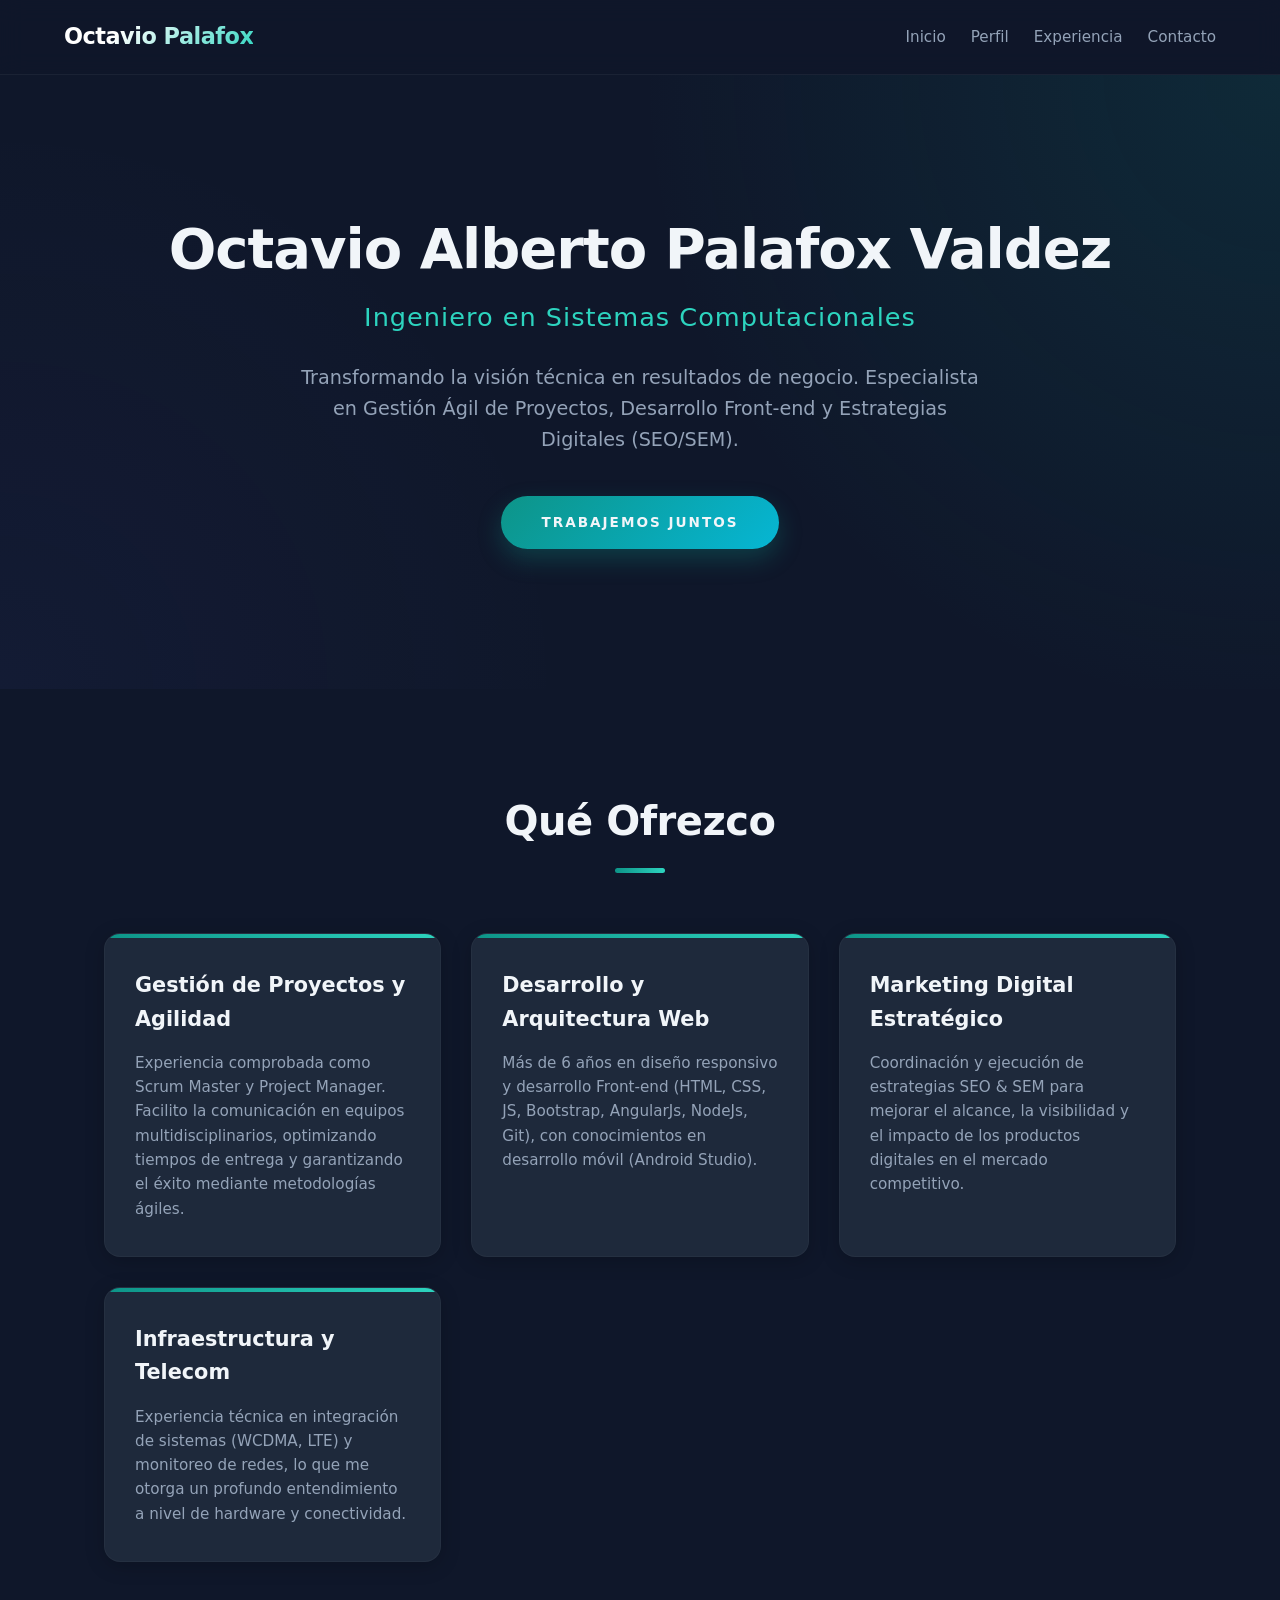
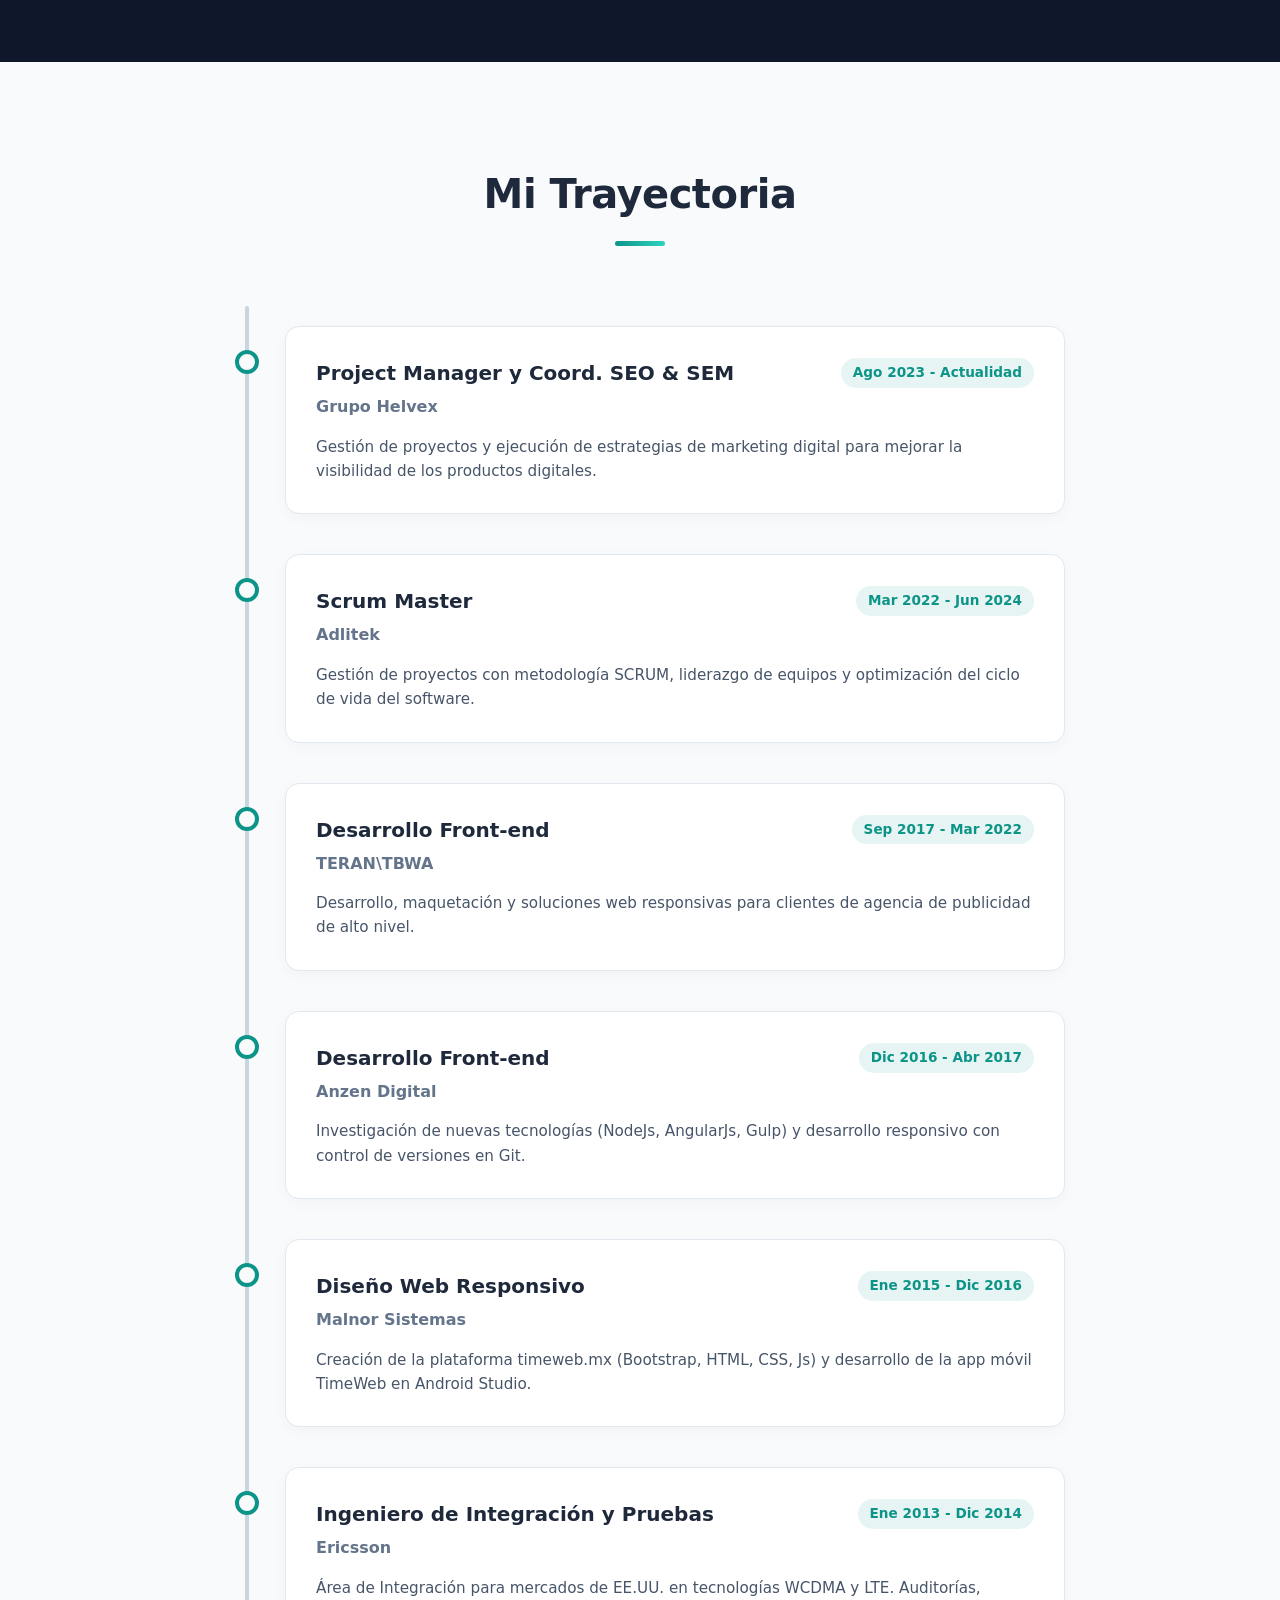
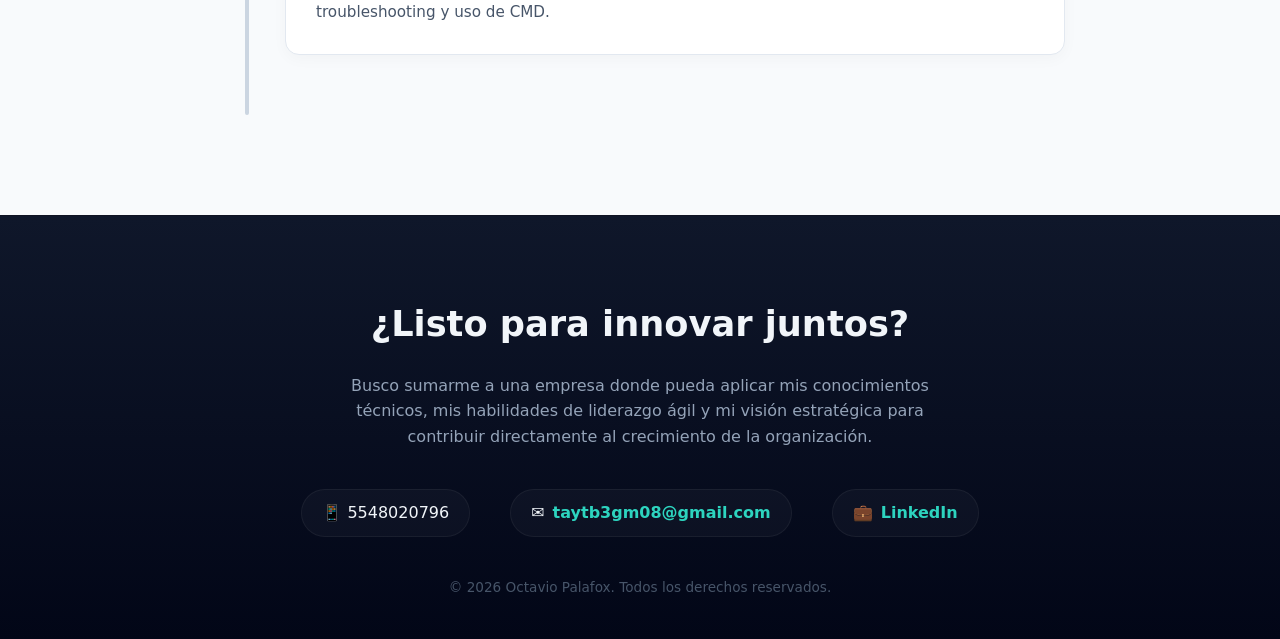
==== index.html @ c991b713 "Rename octaviopalafox.html to index.html" ====
<!doctype html>
<html lang="es">
  <head>
    <meta charset="UTF-8" />
    <meta name="viewport" content="width=device-width, initial-scale=1.0" />
    <title>Octavio Palafox | Portafolio Profesional</title>
    <style>
      html {
        scroll-behavior: smooth;
      }
      
      /* Variables de color Premium */
      :root {
        --primary-color: #0f172a; /* Slate 900 (Fondo ultra elegante) */
        --card-bg: #1e293b;       /* Slate 800 */
        --accent-color: #0d9488;  /* Teal principal */
        --accent-light: #2dd4bf;  /* Teal brillante para efectos */
        --bg-light: #f8fafc;      /* Fondo claro para secciones alternas */
        --text-dark: #1e293b;
        --text-light: #f1f5f9;
        --text-muted: #94a3b8;
      }

      /* Estilos Generales */
      * {
        margin: 0;
        padding: 0;
        box-sizing: border-box;
        font-family: "Segoe UI", Roboto, system-ui, -apple-system, sans-serif;
      }

      body {
        background-color: var(--primary-color);
        color: var(--text-light);
        line-height: 1.6;
        overflow-x: hidden;
      }

      a {
        text-decoration: none;
        color: inherit;
      }

      /* Clases de Animación para Scroll */
      .reveal {
        opacity: 0;
        transform: translateY(40px);
        transition: all 0.8s cubic-bezier(0.25, 1, 0.5, 1);
      }

      .reveal.active {
        opacity: 1;
        transform: translateY(0);
      }

      /* Navegación Flotante y Traslúcida */
      nav {
        background-color: rgba(15, 23, 42, 0.8);
        backdrop-filter: blur(12px);
        -webkit-backdrop-filter: blur(12px);
        color: var(--text-light);
        padding: 1.2rem 5%;
        display: flex;
        justify-content: space-between;
        align-items: center;
        position: sticky;
        top: 0;
        z-index: 1000;
        border-bottom: 1px solid rgba(255, 255, 255, 0.05);
      }

      nav .logo {
        font-size: 1.4rem;
        font-weight: 800;
        letter-spacing: -0.5px;
        background: linear-gradient(135deg, #fff 30%, var(--accent-light));
        -webkit-background-clip: text;
        -webkit-text-fill-color: transparent;
      }

      nav ul {
        list-style: none;
        display: flex;
        gap: 25px;
      }

      nav ul li a {
        font-weight: 500;
        font-size: 0.95rem;
        color: var(--text-muted);
        transition: color 0.3s, transform 0.3s;
        display: inline-block;
      }

      nav ul li a:hover {
        color: var(--accent-light);
        transform: translateY(-2px);
      }

      /* Sección Hero */
      .hero {
        background: radial-gradient(circle at top right, rgba(13, 148, 136, 0.15), transparent 45%),
                    radial-gradient(circle at bottom left, rgba(99, 102, 241, 0.05), transparent 40%),
                    #0f172a;
        color: var(--text-light);
        text-align: center;
        padding: 140px 20px;
        display: flex;
        flex-direction: column;
        align-items: center;
        justify-content: center;
      }

      .hero h1 {
        font-size: 3.5rem;
        font-weight: 800;
        margin-bottom: 15px;
        letter-spacing: -1px;
        line-height: 1.2;
      }

      .hero h2 {
        font-size: 1.6rem;
        font-weight: 400;
        color: var(--accent-light);
        margin-bottom: 25px;
        letter-spacing: 1px;
      }

      .hero p {
        max-width: 680px;
        margin: 0 auto 40px auto;
        font-size: 1.2rem;
        color: var(--text-muted);
      }

      /* Botón Interactivo */
      .btn {
        display: inline-block;
        background: linear-gradient(135deg, var(--accent-color) 0%, #06b6d4 100%);
        color: var(--text-light);
        padding: 16px 40px;
        border-radius: 50px;
        font-weight: 700;
        text-transform: uppercase;
        font-size: 0.85rem;
        letter-spacing: 2px;
        box-shadow: 0 10px 25px rgba(13, 148, 136, 0.3);
        transition: all 0.4s cubic-bezier(0.175, 0.885, 0.32, 1.275);
        position: relative;
        overflow: hidden;
      }

      .btn:hover {
        transform: translateY(-4px) scale(1.02);
        box-shadow: 0 15px 30px rgba(13, 148, 136, 0.5);
      }

      .btn:active {
        transform: translateY(-1px);
      }

      /* Secciones Comunes */
      section {
        padding: 100px 5%;
        max-width: 1200px;
        margin: auto;
      }

      .section-title {
        text-align: center;
        font-size: 2.5rem;
        font-weight: 800;
        letter-spacing: -0.5px;
        margin-bottom: 60px;
        position: relative;
      }

      #sobre-mi .section-title { color: var(--text-light); }
      #experiencia .section-title { color: var(--text-dark); }

      .section-title::after {
        content: "";
        width: 50px;
        height: 5px;
        background: linear-gradient(90deg, var(--accent-color), var(--accent-light));
        display: block;
        margin: 15px auto 0;
        border-radius: 10px;
      }

      /* Tarjetas de Habilidades (Grid Estilizado) */
      .skills-grid {
        display: grid;
        grid-template-columns: repeat(auto-fit, minmax(260px, 1fr));
        gap: 30px;
      }

      .skill-card {
        background-color: var(--card-bg);
        padding: 35px 30px;
        border-radius: 16px;
        box-shadow: 0 4px 20px rgba(0, 0, 0, 0.2);
        transition: all 0.4s cubic-bezier(0.175, 0.885, 0.32, 1.275);
        border: 1px solid rgba(255, 255, 255, 0.03);
        position: relative;
        overflow: hidden;
      }

      .skill-card::before {
        content: '';
        position: absolute;
        top: 0; left: 0; width: 100%; height: 4px;
        background: linear-gradient(90deg, var(--accent-color), var(--accent-light));
      }

      .skill-card:hover {
        transform: translateY(-12px);
        box-shadow: 0 20px 40px rgba(13, 148, 136, 0.15);
        border-color: rgba(45, 212, 191, 0.2);
      }

      .skill-card h3 {
        color: var(--text-light);
        margin-bottom: 15px;
        font-size: 1.3rem;
        font-weight: 700;
      }

      .skill-card p {
        color: var(--text-muted);
        font-size: 0.95rem;
      }

      /* Sección Trayectoria Estilo Línea de Tiempo */
      #experiencia-container {
        background-color: var(--bg-light);
      }

      .timeline {
        position: relative;
        max-width: 850px;
        margin: 0 auto;
        padding: 20px 0;
      }

      /* La línea central vertical */
      .timeline::before {
        content: "";
        position: absolute;
        width: 4px;
        background-color: #cbd5e1;
        top: 0;
        bottom: 0;
        left: 30px;
        border-radius: 10px;
      }

      .timeline-item {
        position: relative;
        margin-bottom: 40px;
        padding-left: 70px;
      }

      /* Los Nodos de la línea */
      .timeline-item::before {
        content: "";
        position: absolute;
        width: 16px;
        height: 16px;
        background-color: var(--bg-light);
        border: 4px solid var(--accent-color);
        border-radius: 50%;
        left: 20px;
        top: 24px;
        z-index: 2;
        transition: all 0.3s ease;
      }

      .timeline-item:hover::before {
        background-color: var(--accent-light);
        transform: scale(1.3);
        box-shadow: 0 0 10px var(--accent-light);
      }

      .timeline-card {
        background: white;
        padding: 30px;
        border-radius: 14px;
        box-shadow: 0 4px 15px rgba(0, 0, 0, 0.03);
        border: 1px solid #e2e8f0;
        transition: transform 0.3s ease, box-shadow 0.3s ease;
      }

      .timeline-card:hover {
        transform: translateX(5px);
        box-shadow: 0 10px 25px rgba(0, 0, 0, 0.06);
      }

      .timeline-item h3 {
        color: var(--text-dark);
        font-size: 1.25rem;
        font-weight: 700;
        display: flex;
        justify-content: space-between;
        align-items: center;
        flex-wrap: wrap;
        gap: 10px;
      }

      .timeline-item .date {
        font-size: 0.85rem;
        background-color: rgba(13, 148, 136, 0.1);
        color: var(--accent-color);
        padding: 4px 12px;
        border-radius: 20px;
        font-weight: 600;
      }

      .timeline-item h4 {
        color: #64748b;
        font-size: 1rem;
        font-weight: 600;
        margin: 5px 0 15px 0;
      }

      .timeline-card p {
        color: #475569;
        font-size: 0.95rem;
      }

      /* Footer y Contacto Modernizado */
      footer {
        background: linear-gradient(to top, #020617, #0f172a);
        color: var(--text-light);
        text-align: center;
        padding: 80px 20px 40px 20px;
        border-top: 1px solid rgba(255, 255, 255, 0.05);
      }

      footer h2 {
        font-size: 2.2rem;
        font-weight: 800;
        margin-bottom: 15px;
      }

      .contact-info {
        display: flex;
        justify-content: center;
        gap: 40px;
        flex-wrap: wrap;
        margin: 40px 0;
        font-size: 1rem;
      }

      .contact-info span {
        display: flex;
        align-items: center;
        gap: 8px;
        background: rgba(255, 255, 255, 0.03);
        padding: 10px 20px;
        border-radius: 30px;
        border: 1px solid rgba(255, 255, 255, 0.05);
        transition: all 0.3s;
      }

      .contact-info span:hover {
        background: rgba(13, 148, 136, 0.1);
        border-color: var(--accent-color);
        transform: translateY(-2px);
      }

      .contact-info a {
        color: var(--accent-light);
        font-weight: 600;
      }

      /* Responsividad Avanzada */
      @media (max-width: 768px) {
        nav {
          padding: 1rem 20px;
        }
        nav ul {
          gap: 15px;
        }
        .hero h1 {
          font-size: 2.4rem;
        }
        .hero h2 {
          font-size: 1.2rem;
        }
        .timeline::before {
          left: 15px;
        }
        .timeline-item {
          padding-left: 45px;
        }
        .timeline-item::before {
          left: 5px;
        }
        .timeline-item h3 {
          flex-direction: column;
          align-items: flex-start;
        }
        .contact-info {
          gap: 15px;
          flex-direction: column;
          align-items: center;
        }
      }
    </style>
  </head>
  <body>
    <nav>
      <div class="logo">Octavio Palafox</div>
      <ul>
        <li><a href="#inicio">Inicio</a></li>
        <li><a href="#sobre-mi">Perfil</a></li>
        <li><a href="#experiencia-container">Experiencia</a></li>
        <li><a href="#contacto">Contacto</a></li>
      </ul>
    </nav>

    <header id="inicio" class="hero">
      <h1 class="reveal">Octavio Alberto Palafox Valdez</h1>
      <h2 class="reveal">Ingeniero en Sistemas Computacionales</h2>
      <p class="reveal">
        Transformando la visión técnica en resultados de negocio. Especialista
        en Gestión Ágil de Proyectos, Desarrollo Front-end y Estrategias
        Digitales (SEO/SEM).
      </p>
      <a href="#contacto" class="btn reveal">Trabajemos Juntos</a>
    </header>

    <section id="sobre-mi">
      <h2 class="section-title reveal">Qué Ofrezco</h2>
      <div class="skills-grid">
        <div class="skill-card reveal">
          <h3>Gestión de Proyectos y Agilidad</h3>
          <p>
            Experiencia comprobada como Scrum Master y Project Manager. Facilito
            la comunicación en equipos multidisciplinarios, optimizando tiempos
            de entrega y garantizando el éxito mediante metodologías ágiles.
          </p>
        </div>
        <div class="skill-card reveal">
          <h3>Desarrollo y Arquitectura Web</h3>
          <p>
            Más de 6 años en diseño responsivo y desarrollo Front-end (HTML,
            CSS, JS, Bootstrap, AngularJs, NodeJs, Git), con conocimientos en
            desarrollo móvil (Android Studio).
          </p>
        </div>
        <div class="skill-card reveal">
          <h3>Marketing Digital Estratégico</h3>
          <p>
            Coordinación y ejecución de estrategias SEO & SEM para mejorar el
            alcance, la visibilidad y el impacto de los productos digitales en
            el mercado competitivo.
          </p>
        </div>
        <div class="skill-card reveal">
          <h3>Infraestructura y Telecom</h3>
          <p>
            Experiencia técnica en integración de sistemas (WCDMA, LTE) y
            monitoreo de redes, lo que me otorga un profundo entendimiento a
            nivel de hardware y conectividad.
          </p>
        </div>
      </div>
    </section>

    <div id="experiencia-container">
      <section id="experiencia">
        <h2 class="section-title reveal">Mi Trayectoria</h2>
        <div class="timeline">
          
          <div class="timeline-item reveal">
            <div class="timeline-card">
              <h3>
                Project Manager y Coord. SEO & SEM
                <span class="date">Ago 2023 - Actualidad</span>
              </h3>
              <h4>Grupo Helvex</h4>
              <p>
                Gestión de proyectos y ejecución de estrategias de marketing digital
                para mejorar la visibilidad de los productos digitales.
              </p>
            </div>
          </div>

          <div class="timeline-item reveal">
            <div class="timeline-card">
              <h3>Scrum Master <span class="date">Mar 2022 - Jun 2024</span></h3>
              <h4>Adlitek</h4>
              <p>
                Gestión de proyectos con metodología SCRUM, liderazgo de equipos y
                optimización del ciclo de vida del software.
              </p>
            </div>
          </div>

          <div class="timeline-item reveal">
            <div class="timeline-card">
              <h3>
                Desarrollo Front-end <span class="date">Sep 2017 - Mar 2022</span>
              </h3>
              <h4>TERAN\TBWA</h4>
              <p>
                Desarrollo, maquetación y soluciones web responsivas para clientes
                de agencia de publicidad de alto nivel.
              </p>
            </div>
          </div>

          <div class="timeline-item reveal">
            <div class="timeline-card">
              <h3>
                Desarrollo Front-end <span class="date">Dic 2016 - Abr 2017</span>
              </h3>
              <h4>Anzen Digital</h4>
              <p>
                Investigación de nuevas tecnologías (NodeJs, AngularJs, Gulp) y
                desarrollo responsivo con control de versiones en Git.
              </p>
            </div>
          </div>

          <div class="timeline-item reveal">
            <div class="timeline-card">
              <h3>
                Diseño Web Responsivo <span class="date">Ene 2015 - Dic 2016</span>
              </h3>
              <h4>Malnor Sistemas</h4>
              <p>
                Creación de la plataforma timeweb.mx (Bootstrap, HTML, CSS, Js) y
                desarrollo de la app móvil TimeWeb en Android Studio.
              </p>
            </div>
          </div>

          <div class="timeline-item reveal">
            <div class="timeline-card">
              <h3>
                Ingeniero de Integración y Pruebas
                <span class="date">Ene 2013 - Dic 2014</span>
              </h3>
              <h4>Ericsson</h4>
              <p>
                Área de Integración para mercados de EE.UU. en tecnologías WCDMA y
                LTE. Auditorías, troubleshooting y uso de CMD.
              </p>
            </div>
          </div>
        </div>
      </section>
    </div>

    <footer id="contacto">
      <h2 class="reveal">¿Listo para innovar juntos?</h2>
      <p class="reveal"
        style="
          margin: 20px auto;
          color: var(--text-muted);
          max-width: 600px;
        "
      >
        Busco sumarme a una empresa donde pueda aplicar mis conocimientos
        técnicos, mis habilidades de liderazgo ágil y mi visión estratégica para
        contribuir directamente al crecimiento de la organización.
      </p>
      
      <div class="contact-info reveal">
        <span>📱 5548020796</span>
        <span>✉️ <a href="mailto:taytb3gm08@gmail.com">taytb3gm08@gmail.com</a></span>
        <span>💼 <a href="#" target="_blank">LinkedIn</a></span>
      </div>
      
      <p style="margin-top: 40px; font-size: 0.85rem; color: #475569">
        &copy; 2026 Octavio Palafox. Todos los derechos reservados.
      </p>
    </footer>

    <script>
      // Scroll Suave para la navegación
      document.querySelectorAll("nav a").forEach((anchor) => {
        anchor.addEventListener("click", function (e) {
          e.preventDefault();
          const targetId = this.getAttribute("href");
          const section = document.querySelector(targetId);
          if(section) {
            section.scrollIntoView({ behavior: "smooth" });
          }
        });
      });

      // Animación de aparición (Scroll Reveal) mediante Intersection Observer
      const revealElements = document.querySelectorAll('.reveal');
      
      const revealOnScroll = new IntersectionObserver((entries, observer) => {
        entries.forEach(entry => {
          if (entry.isIntersecting) {
            entry.target.classList.add('active');
            // Dejamos de observar una vez animado para mejorar rendimiento
            observer.unobserve(entry.target);
          }
        });
      }, {
        threshold: 0.15 // Se activa cuando el 15% del elemento es visible
      });

      revealElements.forEach(element => {
        revealOnScroll.observe(element);
      });
    </script>
  </body>
</html>
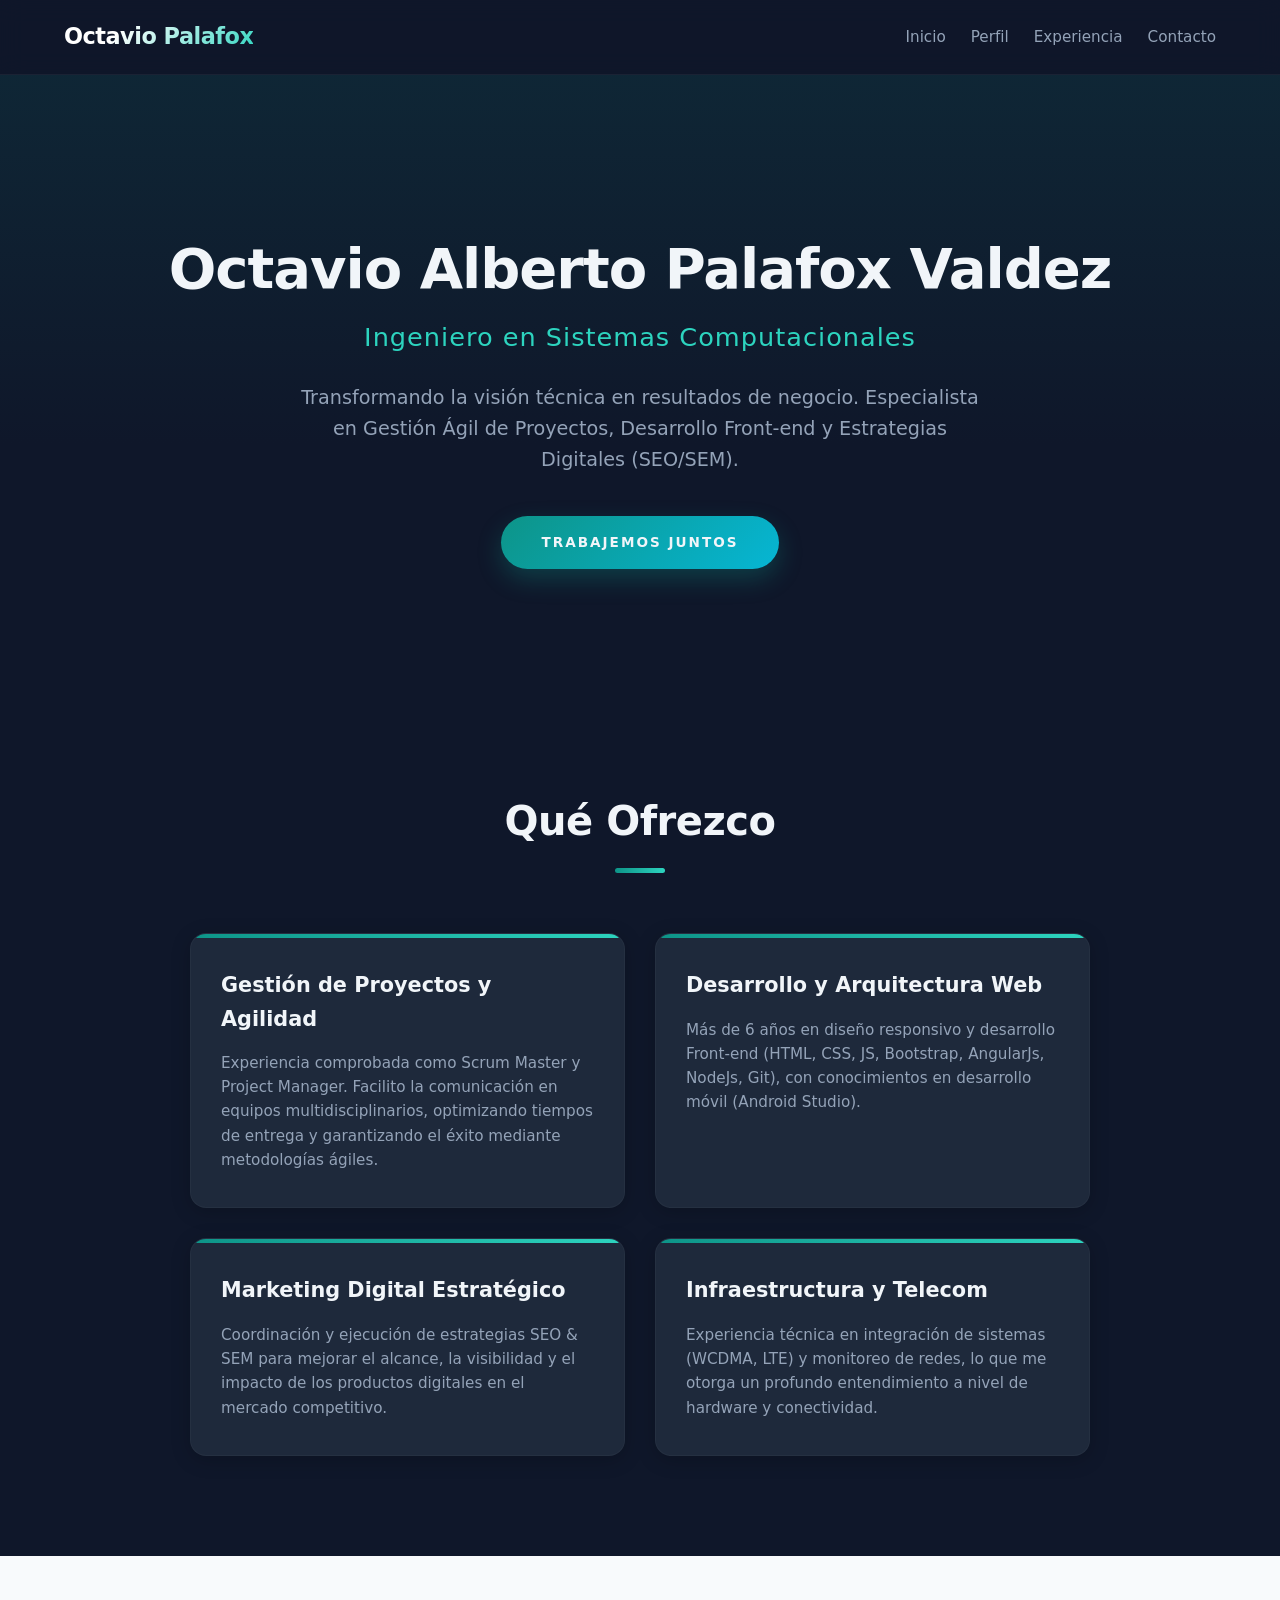
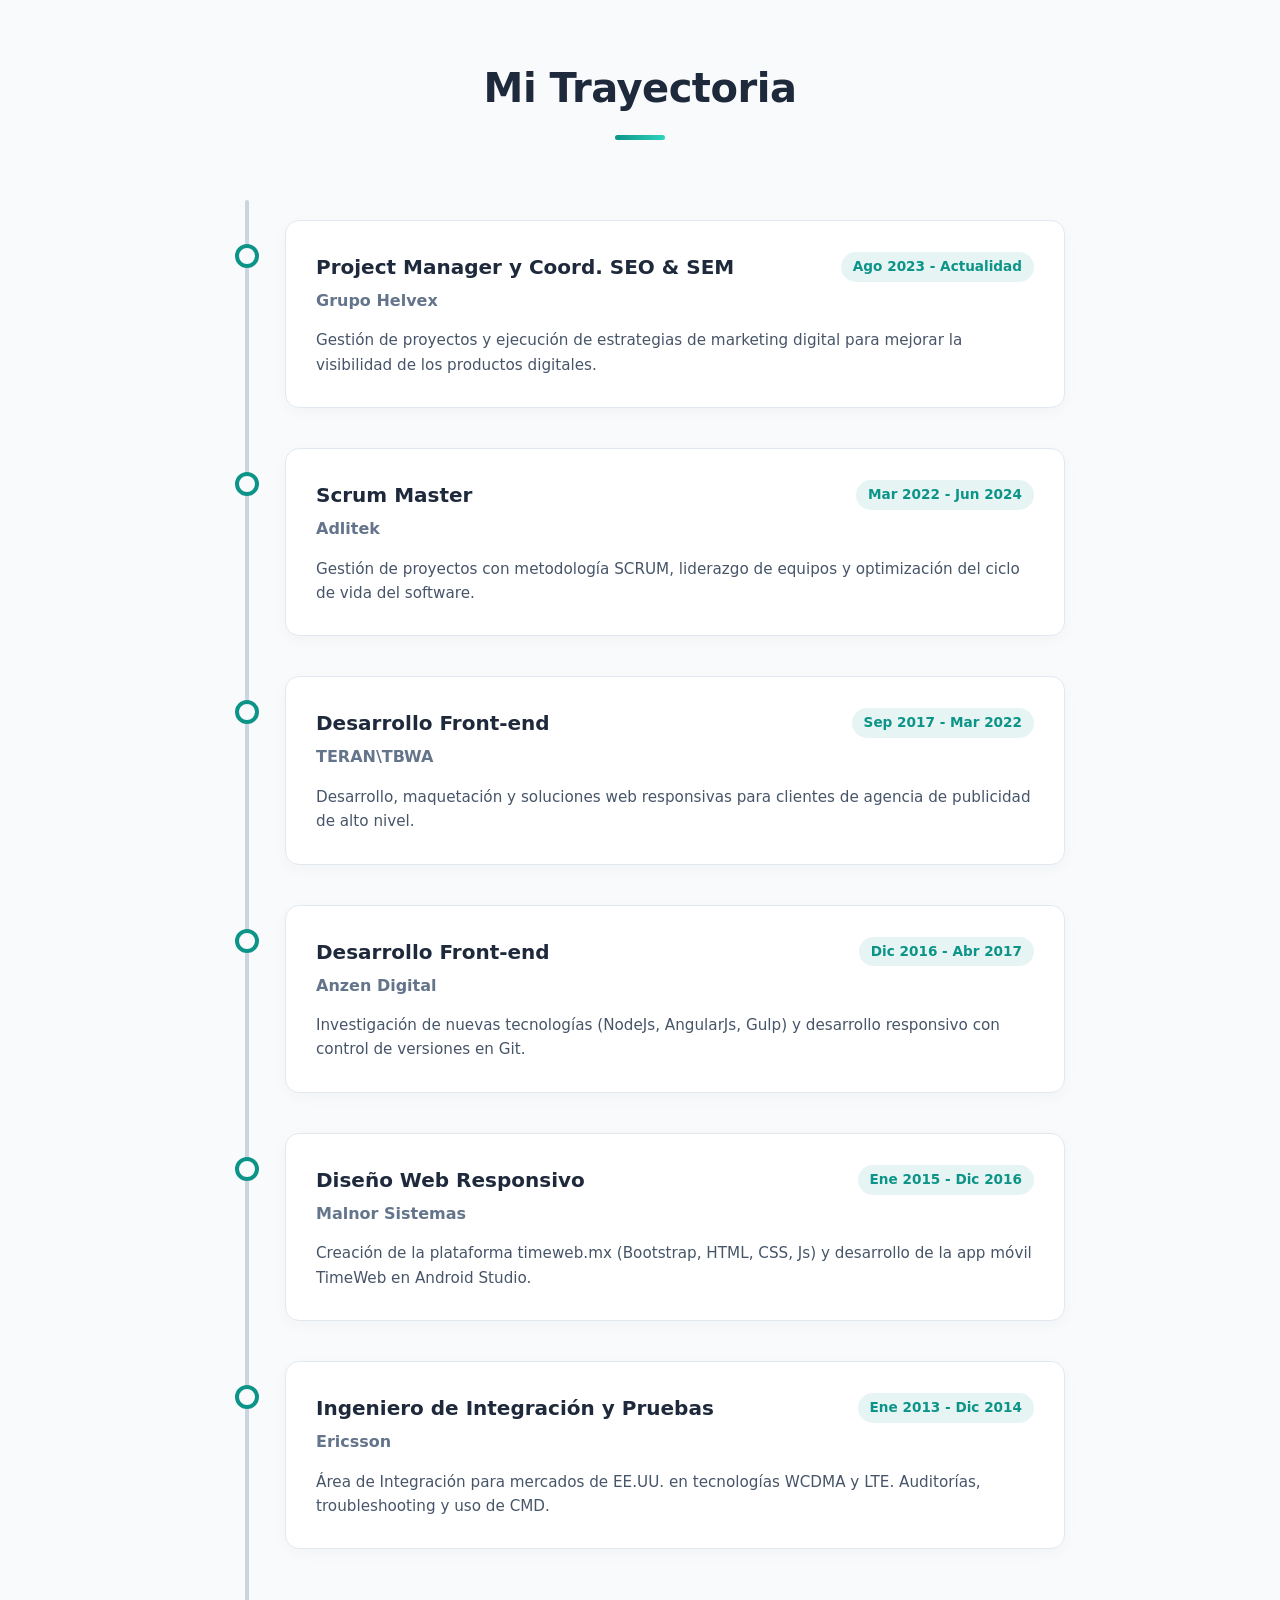
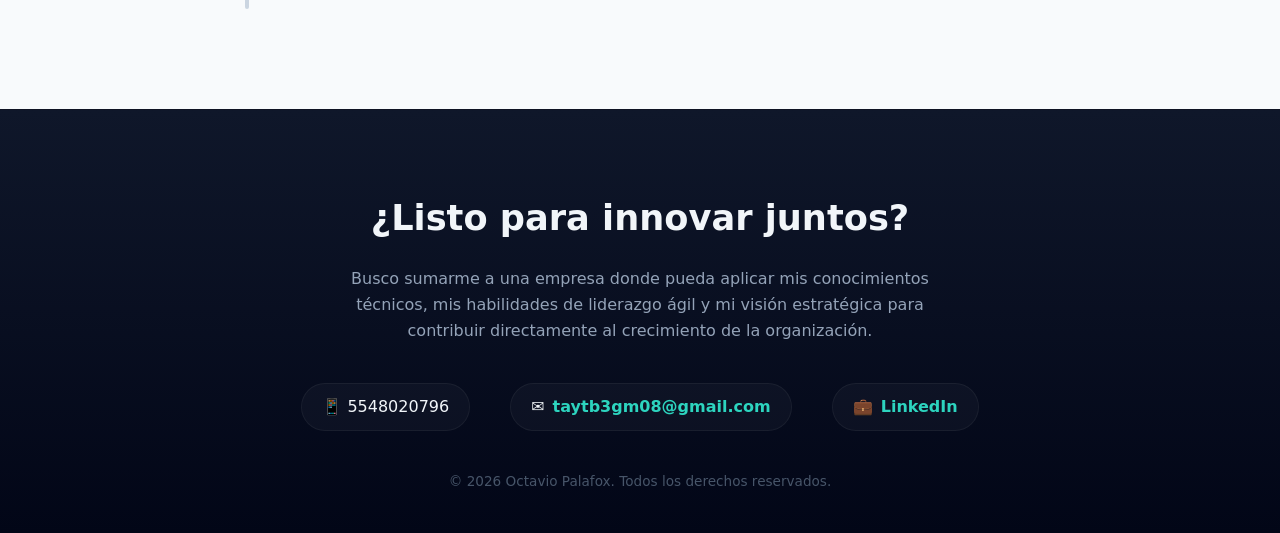
==== commit ffb44f30: "Update code" ====
--- a/index.html
+++ b/index.html
@@ -8,14 +8,14 @@
       html {
         scroll-behavior: smooth;
       }
-      
+
       /* Variables de color Premium */
       :root {
         --primary-color: #0f172a; /* Slate 900 (Fondo ultra elegante) */
-        --card-bg: #1e293b;       /* Slate 800 */
-        --accent-color: #0d9488;  /* Teal principal */
-        --accent-light: #2dd4bf;  /* Teal brillante para efectos */
-        --bg-light: #f8fafc;      /* Fondo claro para secciones alternas */
+        --card-bg: #1e293b; /* Slate 800 */
+        --accent-color: #0d9488; /* Teal principal */
+        --accent-light: #2dd4bf; /* Teal brillante para efectos */
+        --bg-light: #f8fafc; /* Fondo claro para secciones alternas */
         --text-dark: #1e293b;
         --text-light: #f1f5f9;
         --text-muted: #94a3b8;
@@ -26,7 +26,12 @@
         margin: 0;
         padding: 0;
         box-sizing: border-box;
-        font-family: "Segoe UI", Roboto, system-ui, -apple-system, sans-serif;
+        font-family:
+          "Segoe UI",
+          Roboto,
+          system-ui,
+          -apple-system,
+          sans-serif;
       }
 
       body {
@@ -88,7 +93,9 @@
         font-weight: 500;
         font-size: 0.95rem;
         color: var(--text-muted);
-        transition: color 0.3s, transform 0.3s;
+        transition:
+          color 0.3s,
+          transform 0.3s;
         display: inline-block;
       }
 
@@ -97,18 +104,36 @@
         transform: translateY(-2px);
       }
 
-      /* Sección Hero */
+      /* ==========================================================================
+         SECCIÓN HERO OPTIMIZADA: Nueva transición fluida y animaciones de texto
+         ========================================================================== */
       .hero {
-        background: radial-gradient(circle at top right, rgba(13, 148, 136, 0.15), transparent 45%),
-                    radial-gradient(circle at bottom left, rgba(99, 102, 241, 0.05), transparent 40%),
-                    #0f172a;
+        /* Degradado lineal sutil de teal profundo que termina exactamente en el color sólido de fondo */
+        background: linear-gradient(
+          to bottom,
+          rgba(13, 148, 136, 0.12) 0%,
+          rgba(15, 23, 42, 0.6) 60%,
+          var(--primary-color) 100%
+        );
         color: var(--text-light);
         text-align: center;
-        padding: 140px 20px;
+        padding: 160px 20px 120px 20px;
         display: flex;
         flex-direction: column;
         align-items: center;
         justify-content: center;
+      }
+
+      /* Keyframes para la entrada elegante */
+      @keyframes heroFadeInUp {
+        0% {
+          opacity: 0;
+          transform: translateY(25px);
+        }
+        100% {
+          opacity: 1;
+          transform: translateY(0);
+        }
       }
 
       .hero h1 {
@@ -117,6 +142,11 @@
         margin-bottom: 15px;
         letter-spacing: -1px;
         line-height: 1.2;
+        
+        /* Aplicación de animación base */
+        opacity: 0;
+        animation: heroFadeInUp 0.9s cubic-bezier(0.16, 1, 0.3, 1) forwards;
+        animation-delay: 0.1s;
       }
 
       .hero h2 {
@@ -125,6 +155,11 @@
         color: var(--accent-light);
         margin-bottom: 25px;
         letter-spacing: 1px;
+        
+        /* Retraso de animación para jerarquía visual */
+        opacity: 0;
+        animation: heroFadeInUp 0.9s cubic-bezier(0.16, 1, 0.3, 1) forwards;
+        animation-delay: 0.35s;
       }
 
       .hero p {
@@ -132,12 +167,27 @@
         margin: 0 auto 40px auto;
         font-size: 1.2rem;
         color: var(--text-muted);
+        
+        /* Último bloque de texto en aparecer */
+        opacity: 0;
+        animation: heroFadeInUp 0.9s cubic-bezier(0.16, 1, 0.3, 1) forwards;
+        animation-delay: 0.6s;
+      }
+
+      .hero .btn {
+        opacity: 0;
+        animation: heroFadeInUp 0.9s cubic-bezier(0.16, 1, 0.3, 1) forwards;
+        animation-delay: 0.8s;
       }
 
       /* Botón Interactivo */
       .btn {
         display: inline-block;
-        background: linear-gradient(135deg, var(--accent-color) 0%, #06b6d4 100%);
+        background: linear-gradient(
+          135deg,
+          var(--accent-color) 0%,
+          #06b6d4 100%
+        );
         color: var(--text-light);
         padding: 16px 40px;
         border-radius: 50px;
@@ -176,24 +226,34 @@
         position: relative;
       }
 
-      #sobre-mi .section-title { color: var(--text-light); }
-      #experiencia .section-title { color: var(--text-dark); }
+      #sobre-mi .section-title {
+        color: var(--text-light);
+      }
+      #experiencia .section-title {
+        color: var(--text-dark);
+      }
 
       .section-title::after {
         content: "";
         width: 50px;
         height: 5px;
-        background: linear-gradient(90deg, var(--accent-color), var(--accent-light));
+        background: linear-gradient(
+          90deg,
+          var(--accent-color),
+          var(--accent-light)
+        );
         display: block;
         margin: 15px auto 0;
         border-radius: 10px;
       }
 
-      /* Tarjetas de Habilidades (Grid Estilizado) */
+      /* Tarjetas de Habilidades (Grid Simétrico de 2x2) */
       .skills-grid {
         display: grid;
-        grid-template-columns: repeat(auto-fit, minmax(260px, 1fr));
+        grid-template-columns: repeat(2, 1fr);
         gap: 30px;
+        max-width: 900px;
+        margin: 0 auto;
       }
 
       .skill-card {
@@ -205,13 +265,23 @@
         border: 1px solid rgba(255, 255, 255, 0.03);
         position: relative;
         overflow: hidden;
+        display: flex;
+        flex-direction: column;
+        justify-content: flex-start;
       }
 
       .skill-card::before {
-        content: '';
+        content: "";
         position: absolute;
-        top: 0; left: 0; width: 100%; height: 4px;
-        background: linear-gradient(90deg, var(--accent-color), var(--accent-light));
+        top: 0;
+        left: 0;
+        width: 100%;
+        height: 4px;
+        background: linear-gradient(
+          90deg,
+          var(--accent-color),
+          var(--accent-light)
+        );
       }
 
       .skill-card:hover {
@@ -244,7 +314,6 @@
         padding: 20px 0;
       }
 
-      /* La línea central vertical */
       .timeline::before {
         content: "";
         position: absolute;
@@ -262,7 +331,6 @@
         padding-left: 70px;
       }
 
-      /* Los Nodos de la línea */
       .timeline-item::before {
         content: "";
         position: absolute;
@@ -289,7 +357,9 @@
         border-radius: 14px;
         box-shadow: 0 4px 15px rgba(0, 0, 0, 0.03);
         border: 1px solid #e2e8f0;
-        transition: transform 0.3s ease, box-shadow 0.3s ease;
+        transition:
+          transform 0.3s ease,
+          box-shadow 0.3s ease;
       }
 
       .timeline-card:hover {
@@ -377,6 +447,10 @@
 
       /* Responsividad Avanzada */
       @media (max-width: 768px) {
+        .skills-grid {
+          grid-template-columns: 1fr;
+          gap: 20px;
+        }
         nav {
           padding: 1rem 20px;
         }
@@ -422,14 +496,14 @@
     </nav>
 
     <header id="inicio" class="hero">
-      <h1 class="reveal">Octavio Alberto Palafox Valdez</h1>
-      <h2 class="reveal">Ingeniero en Sistemas Computacionales</h2>
-      <p class="reveal">
+      <h1>Octavio Alberto Palafox Valdez</h1>
+      <h2>Ingeniero en Sistemas Computacionales</h2>
+      <p>
         Transformando la visión técnica en resultados de negocio. Especialista
         en Gestión Ágil de Proyectos, Desarrollo Front-end y Estrategias
         Digitales (SEO/SEM).
       </p>
-      <a href="#contacto" class="btn reveal">Trabajemos Juntos</a>
+      <a href="#contacto" class="btn">Trabajemos Juntos</a>
     </header>
 
     <section id="sobre-mi">
@@ -474,7 +548,6 @@
       <section id="experiencia">
         <h2 class="section-title reveal">Mi Trayectoria</h2>
         <div class="timeline">
-          
           <div class="timeline-item reveal">
             <div class="timeline-card">
               <h3>
@@ -483,19 +556,21 @@
               </h3>
               <h4>Grupo Helvex</h4>
               <p>
-                Gestión de proyectos y ejecución de estrategias de marketing digital
-                para mejorar la visibilidad de los productos digitales.
+                Gestión de proyectos y ejecución de estrategias de marketing
+                digital para mejorar la visibilidad de los productos digitales.
               </p>
             </div>
           </div>
 
           <div class="timeline-item reveal">
             <div class="timeline-card">
-              <h3>Scrum Master <span class="date">Mar 2022 - Jun 2024</span></h3>
+              <h3>
+                Scrum Master <span class="date">Mar 2022 - Jun 2024</span>
+              </h3>
               <h4>Adlitek</h4>
               <p>
-                Gestión de proyectos con metodología SCRUM, liderazgo de equipos y
-                optimización del ciclo de vida del software.
+                Gestión de proyectos con metodología SCRUM, liderazgo de equipos
+                y optimización del ciclo de vida del software.
               </p>
             </div>
           </div>
@@ -503,12 +578,13 @@
           <div class="timeline-item reveal">
             <div class="timeline-card">
               <h3>
-                Desarrollo Front-end <span class="date">Sep 2017 - Mar 2022</span>
+                Desarrollo Front-end
+                <span class="date">Sep 2017 - Mar 2022</span>
               </h3>
               <h4>TERAN\TBWA</h4>
               <p>
-                Desarrollo, maquetación y soluciones web responsivas para clientes
-                de agencia de publicidad de alto nivel.
+                Desarrollo, maquetación y soluciones web responsivas para
+                clientes de agencia de publicidad de alto nivel.
               </p>
             </div>
           </div>
@@ -516,7 +592,8 @@
           <div class="timeline-item reveal">
             <div class="timeline-card">
               <h3>
-                Desarrollo Front-end <span class="date">Dic 2016 - Abr 2017</span>
+                Desarrollo Front-end
+                <span class="date">Dic 2016 - Abr 2017</span>
               </h3>
               <h4>Anzen Digital</h4>
               <p>
@@ -529,12 +606,13 @@
           <div class="timeline-item reveal">
             <div class="timeline-card">
               <h3>
-                Diseño Web Responsivo <span class="date">Ene 2015 - Dic 2016</span>
+                Diseño Web Responsivo
+                <span class="date">Ene 2015 - Dic 2016</span>
               </h3>
               <h4>Malnor Sistemas</h4>
               <p>
-                Creación de la plataforma timeweb.mx (Bootstrap, HTML, CSS, Js) y
-                desarrollo de la app móvil TimeWeb en Android Studio.
+                Creación de la plataforma timeweb.mx (Bootstrap, HTML, CSS, Js)
+                y desarrollo de la app móvil TimeWeb en Android Studio.
               </p>
             </div>
           </div>
@@ -547,8 +625,8 @@
               </h3>
               <h4>Ericsson</h4>
               <p>
-                Área de Integración para mercados de EE.UU. en tecnologías WCDMA y
-                LTE. Auditorías, troubleshooting y uso de CMD.
+                Área de Integración para mercados de EE.UU. en tecnologías WCDMA
+                y LTE. Auditorías, troubleshooting y uso de CMD.
               </p>
             </div>
           </div>
@@ -558,24 +636,24 @@
 
     <footer id="contacto">
       <h2 class="reveal">¿Listo para innovar juntos?</h2>
-      <p class="reveal"
-        style="
-          margin: 20px auto;
-          color: var(--text-muted);
-          max-width: 600px;
-        "
+      <p
+        class="reveal"
+        style="margin: 20px auto; color: var(--text-muted); max-width: 600px"
       >
         Busco sumarme a una empresa donde pueda aplicar mis conocimientos
         técnicos, mis habilidades de liderazgo ágil y mi visión estratégica para
         contribuir directamente al crecimiento de la organización.
       </p>
-      
+
       <div class="contact-info reveal">
         <span>📱 5548020796</span>
-        <span>✉️ <a href="mailto:taytb3gm08@gmail.com">taytb3gm08@gmail.com</a></span>
+        <span
+          >✉️
+          <a href="mailto:taytb3gm08@gmail.com">taytb3gm08@gmail.com</a></span
+        >
         <span>💼 <a href="#" target="_blank">LinkedIn</a></span>
       </div>
-      
+
       <p style="margin-top: 40px; font-size: 0.85rem; color: #475569">
         &copy; 2026 Octavio Palafox. Todos los derechos reservados.
       </p>
@@ -588,28 +666,30 @@
           e.preventDefault();
           const targetId = this.getAttribute("href");
           const section = document.querySelector(targetId);
-          if(section) {
+          if (section) {
             section.scrollIntoView({ behavior: "smooth" });
           }
         });
       });
 
       // Animación de aparición (Scroll Reveal) mediante Intersection Observer
-      const revealElements = document.querySelectorAll('.reveal');
-      
-      const revealOnScroll = new IntersectionObserver((entries, observer) => {
-        entries.forEach(entry => {
-          if (entry.isIntersecting) {
-            entry.target.classList.add('active');
-            // Dejamos de observar una vez animado para mejorar rendimiento
-            observer.unobserve(entry.target);
-          }
-        });
-      }, {
-        threshold: 0.15 // Se activa cuando el 15% del elemento es visible
-      });
-
-      revealElements.forEach(element => {
+      const revealElements = document.querySelectorAll(".reveal");
+
+      const revealOnScroll = new IntersectionObserver(
+        (entries, observer) => {
+          entries.forEach((entry) => {
+            if (entry.isIntersecting) {
+              entry.target.classList.add("active");
+              observer.unobserve(entry.target);
+            }
+          });
+        },
+        {
+          threshold: 0.15,
+        },
+      );
+
+      revealElements.forEach((element) => {
         revealOnScroll.observe(element);
       });
     </script>
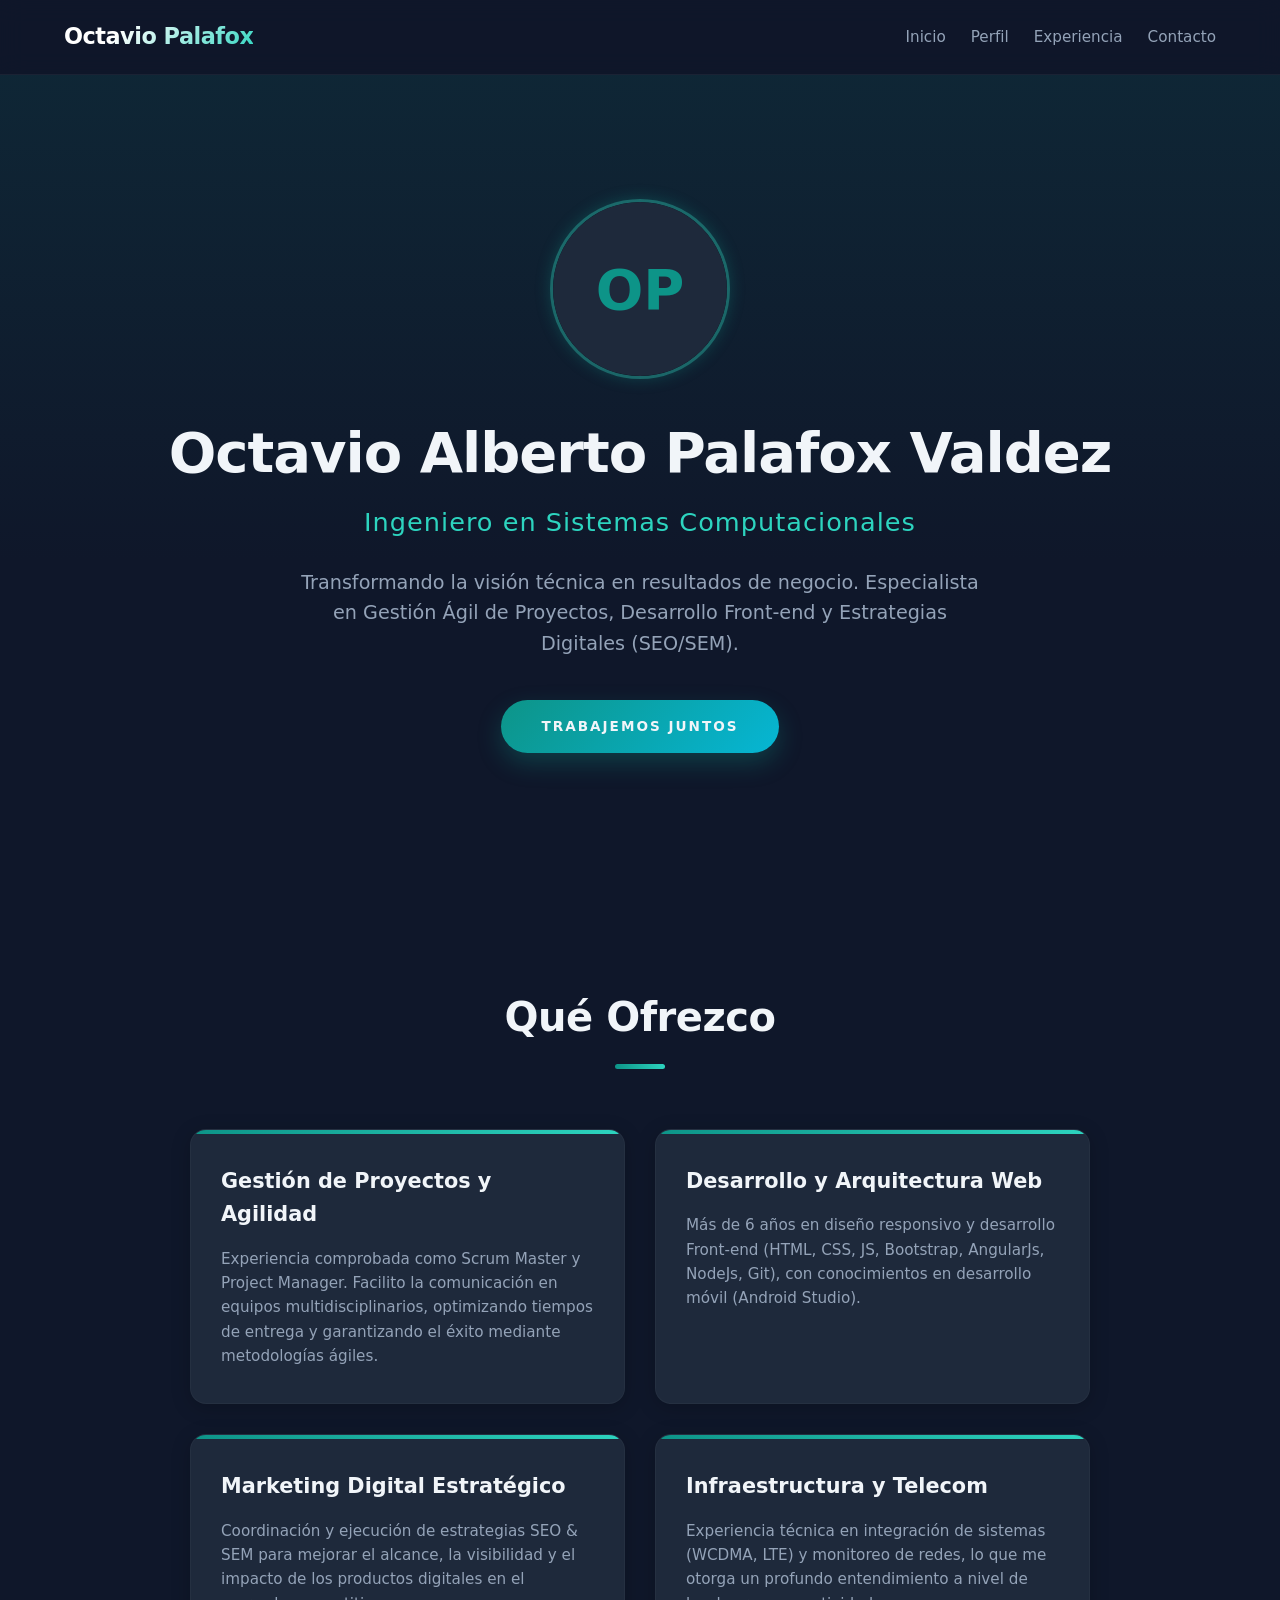
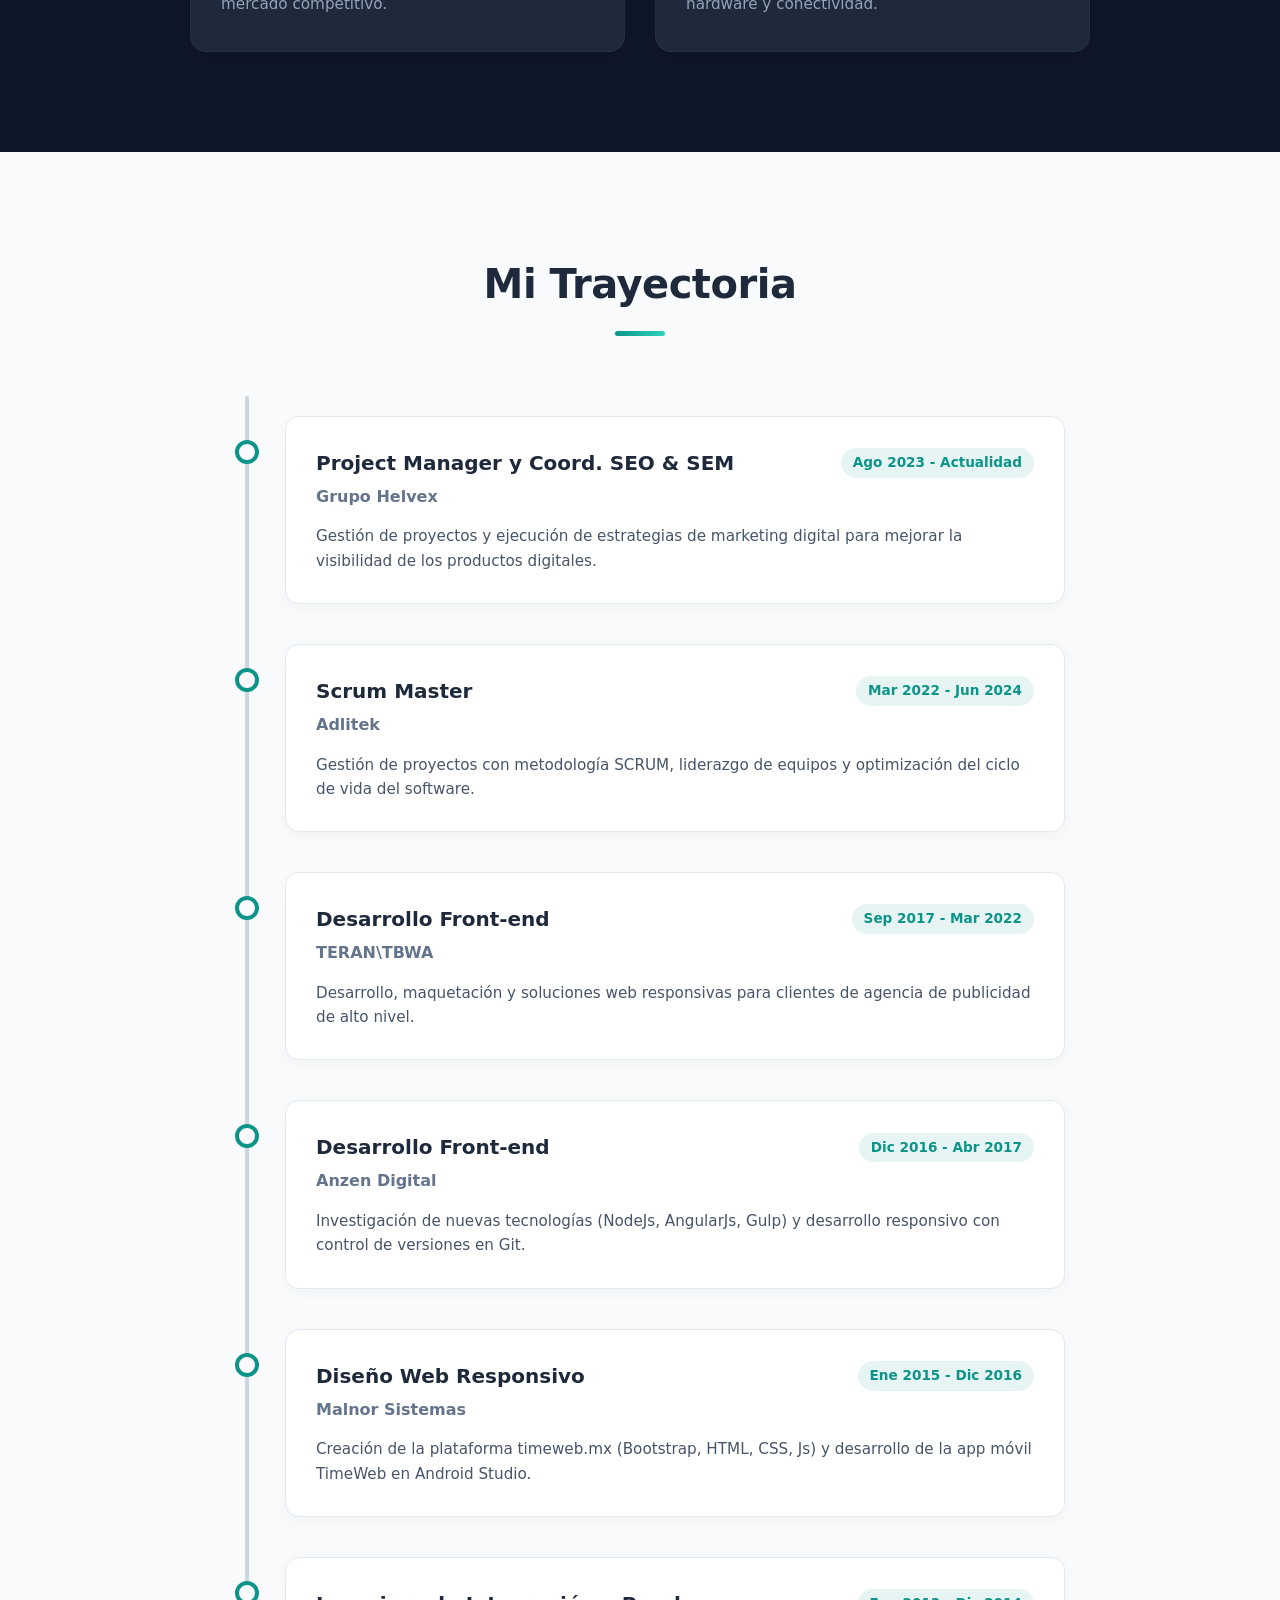
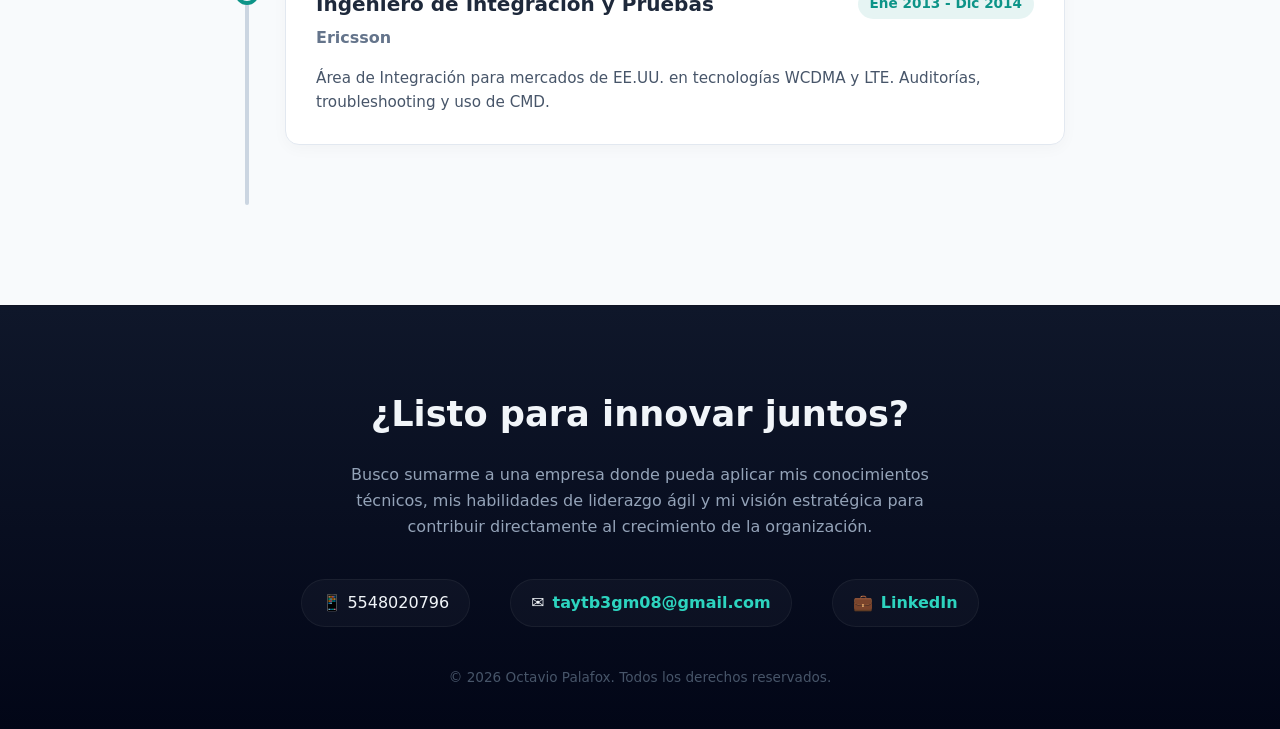
==== commit ec67f698: "Update index.html" ====
--- a/index.html
+++ b/index.html
@@ -142,7 +142,7 @@
         margin-bottom: 15px;
         letter-spacing: -1px;
         line-height: 1.2;
-        
+
         /* Aplicación de animación base */
         opacity: 0;
         animation: heroFadeInUp 0.9s cubic-bezier(0.16, 1, 0.3, 1) forwards;
@@ -155,7 +155,7 @@
         color: var(--accent-light);
         margin-bottom: 25px;
         letter-spacing: 1px;
-        
+
         /* Retraso de animación para jerarquía visual */
         opacity: 0;
         animation: heroFadeInUp 0.9s cubic-bezier(0.16, 1, 0.3, 1) forwards;
@@ -167,7 +167,7 @@
         margin: 0 auto 40px auto;
         font-size: 1.2rem;
         color: var(--text-muted);
-        
+
         /* Último bloque de texto en aparecer */
         opacity: 0;
         animation: heroFadeInUp 0.9s cubic-bezier(0.16, 1, 0.3, 1) forwards;
@@ -482,6 +482,85 @@
           align-items: center;
         }
       }
+
+      .banner-con-foto {
+        display: flex;
+        flex-direction: column;
+        align-items: center;
+        justify-content: center;
+        text-align: center;
+        padding: 100px 20px; /* Un poco más de aire */
+        min-height: 90vh; /* Ocupa más de la pantalla */
+      }
+
+      /* Contenedor circular con borde iluminado */
+      .foto-perfil-container {
+        position: relative;
+        width: 180px;
+        height: 180px;
+        border-radius: 50%;
+        margin-bottom: 40px; /* Separación con el nombre */
+        display: flex;
+        align-items: center;
+        justify-content: center;
+
+        /* Borde base sólido */
+        border: 3px solid rgba(45, 212, 191, 0.4);
+
+        /* Efectos de iluminación y profundidad */
+        box-shadow:
+          0 0 15px rgba(13, 148, 136, 0.3),
+          /* Brillo externo teal */ inset 0 0 10px rgba(0, 0, 0, 0.5); /* Sombra interna para profundidad */
+
+        overflow: hidden; /* Mantiene la foto circular */
+        transition:
+          transform 0.4s ease,
+          box-shadow 0.4s ease;
+      }
+
+      /* Efecto al pasar el cursor sobre la foto */
+      .foto-perfil-container:hover {
+        transform: scale(1.03) translateY(-5px);
+        box-shadow:
+          0 0 25px rgba(45, 212, 191, 0.6),
+          /* Brillo más intenso */ inset 0 0 15px rgba(0, 0, 0, 0.6);
+      }
+
+      /* Estilos para la imagen real */
+      .foto-perfil {
+        width: 100%;
+        height: 100%;
+        object-fit: cover; /* Ajuste perfecto sin deformar */
+        object-position: center; /* Centra la cara */
+        display: block;
+      }
+
+      /* Marcador de posición si no hay imagen */
+      .foto-placeholder {
+        width: 100%;
+        height: 100%;
+        background-color: var(--card-bg);
+        color: var(--accent-color);
+        font-size: 3.5rem;
+        font-weight: 800;
+        display: flex;
+        align-items: center;
+        justify-content: center;
+        border-radius: 50%;
+        text-transform: uppercase;
+      }
+
+      /* Ajustes de responsividad para móviles */
+      @media (max-width: 768px) {
+        .foto-perfil-container {
+          width: 140px;
+          height: 140px;
+          margin-bottom: 30px;
+        }
+        .banner-con-foto {
+          padding: 80px 20px;
+        }
+      }
     </style>
   </head>
   <body>
@@ -495,15 +574,30 @@
       </ul>
     </nav>
 
-    <header id="inicio" class="hero">
-      <h1>Octavio Alberto Palafox Valdez</h1>
-      <h2>Ingeniero en Sistemas Computacionales</h2>
-      <p>
-        Transformando la visión técnica en resultados de negocio. Especialista
-        en Gestión Ágil de Proyectos, Desarrollo Front-end y Estrategias
-        Digitales (SEO/SEM).
-      </p>
-      <a href="#contacto" class="btn">Trabajemos Juntos</a>
+    <header id="inicio" class="hero banner-con-foto">
+      <div class="foto-perfil-container reveal">
+        <img
+          src="https://i.postimg.cc/DyL5cQ1v/Whats-App-Image-2026-06-10-at-3-55-13-PM-(1).jpg"
+          alt="Foto de Octavio Palafox"
+          class="foto-perfil"
+          onerror="
+            this.style.display = 'none';
+            this.nextElementSibling.style.display = 'flex';
+          "
+        />
+        <div class="foto-placeholder" style="display: none">OP</div>
+      </div>
+
+      <div class="hero-content">
+        <h1>Octavio Alberto Palafox Valdez</h1>
+        <h2>Ingeniero en Sistemas Computacionales</h2>
+        <p>
+          Transformando la visión técnica en resultados de negocio. Especialista
+          en Gestión Ágil de Proyectos, Desarrollo Front-end y Estrategias
+          Digitales (SEO/SEM).
+        </p>
+        <a href="#contacto" class="btn">Trabajemos Juntos</a>
+      </div>
     </header>
 
     <section id="sobre-mi">
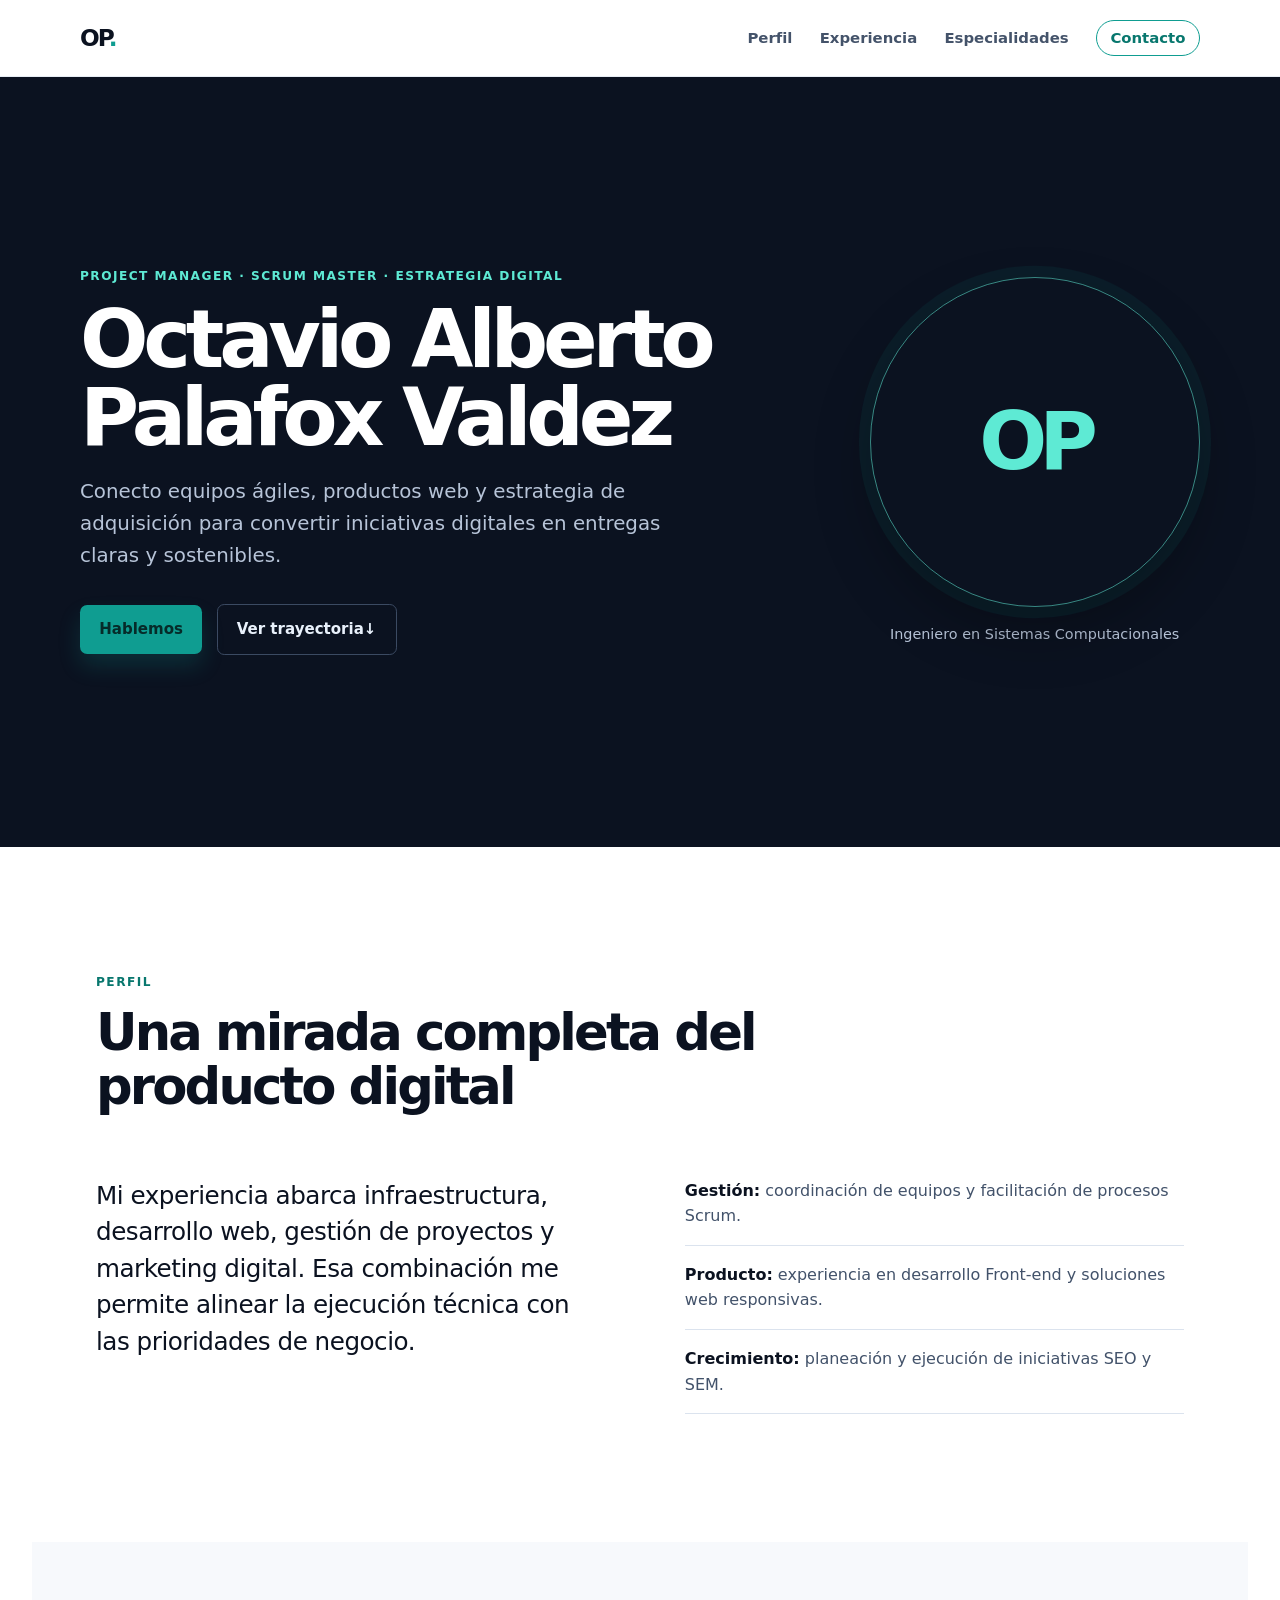
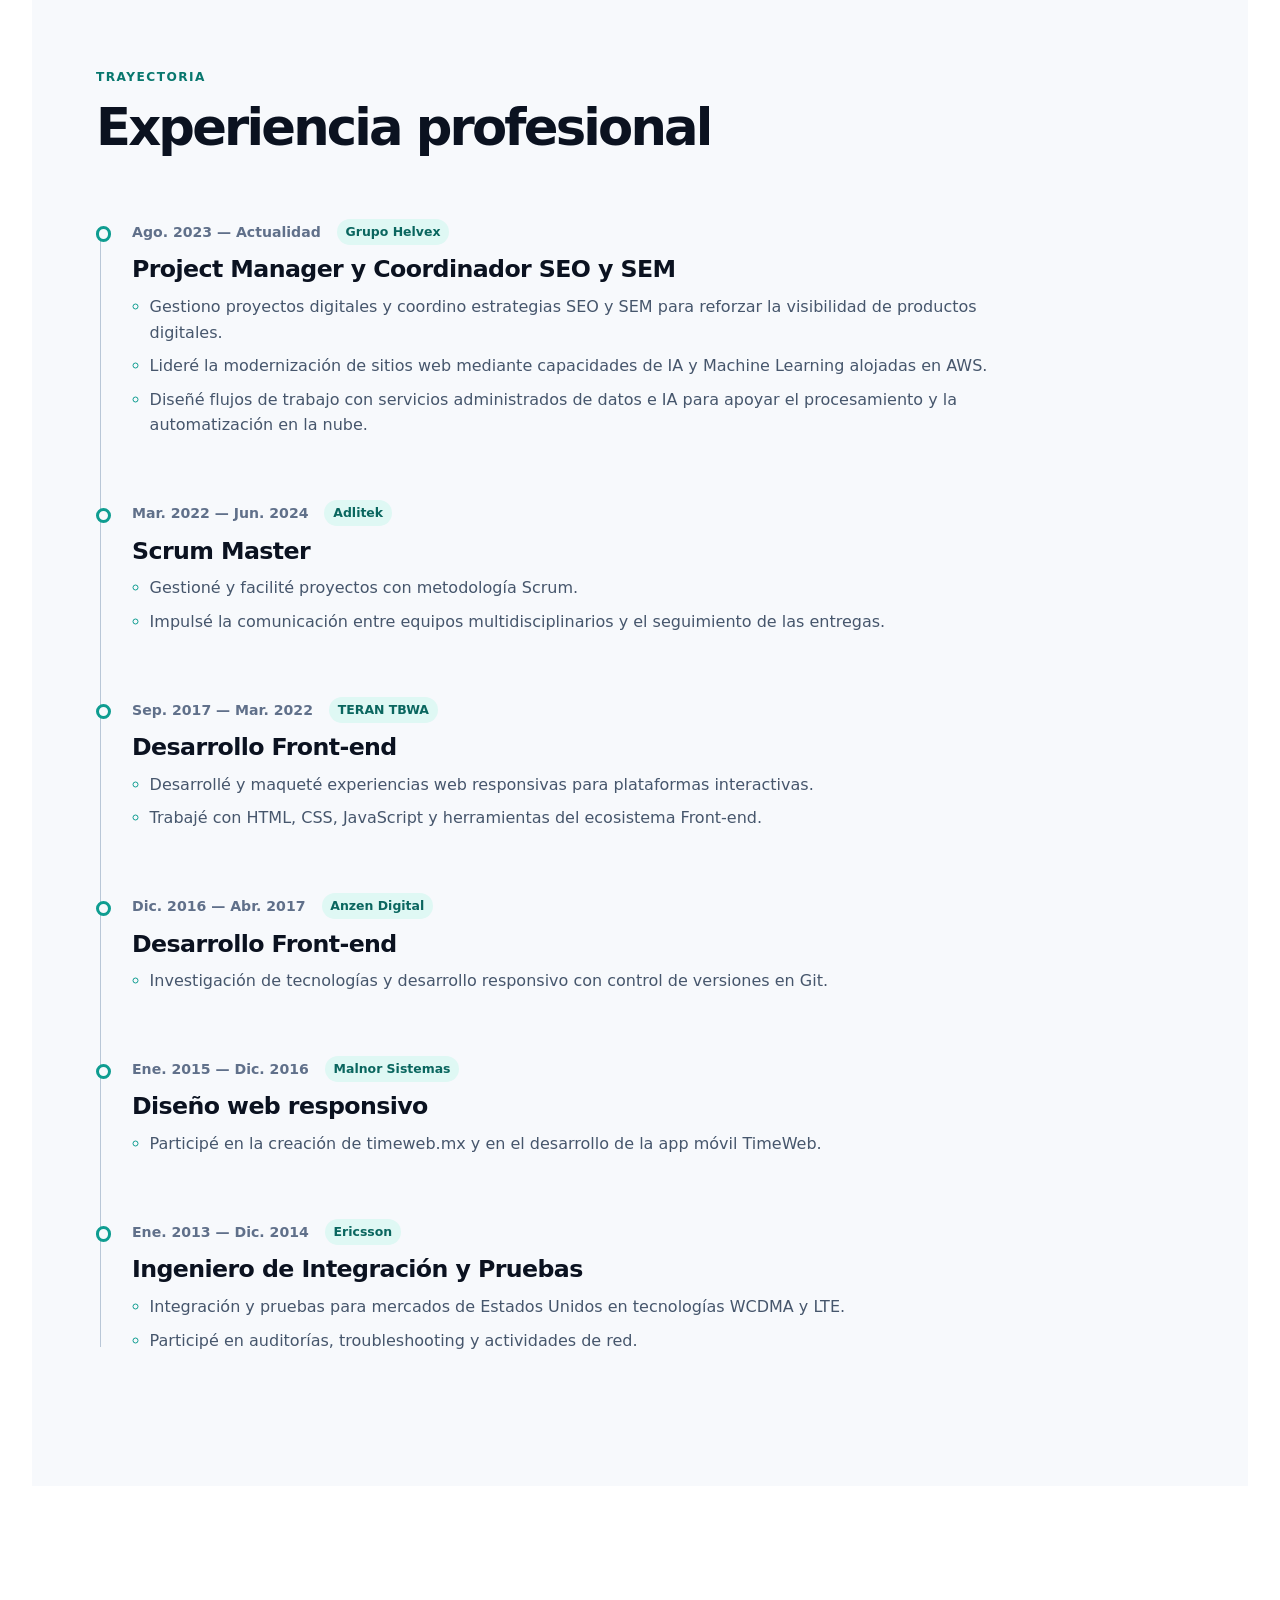
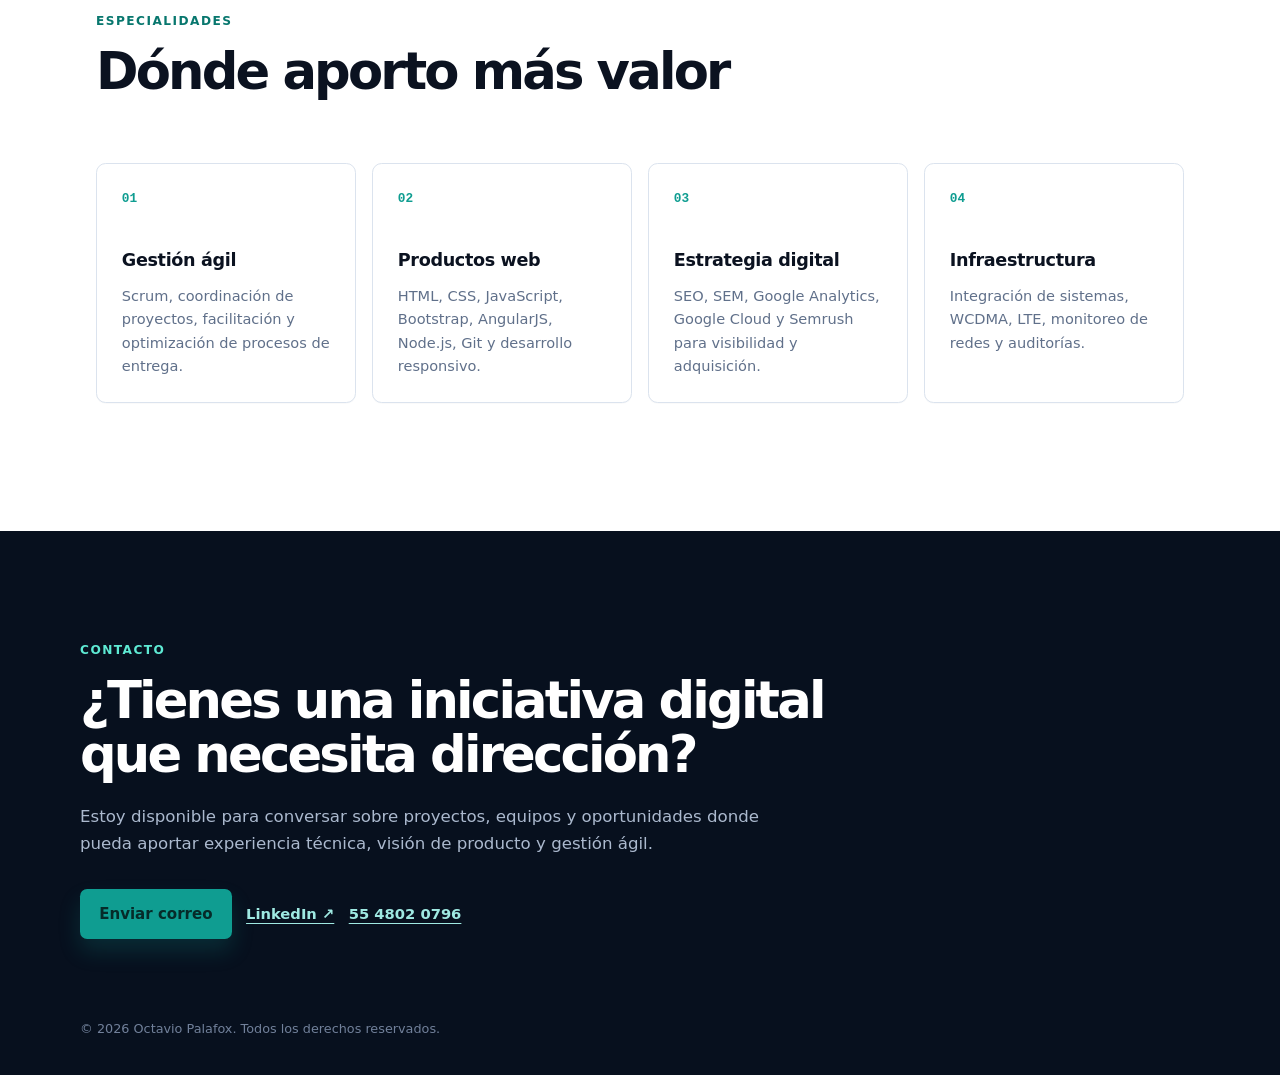
==== commit 8d0661b3: "Rediseña portafolio profesional" ====
--- a/index.html
+++ b/index.html
@@ -1,791 +1,228 @@
 <!doctype html>
-<html lang="es">
+<html lang="es-MX">
   <head>
     <meta charset="UTF-8" />
-    <meta name="viewport" content="width=device-width, initial-scale=1.0" />
-    <title>Octavio Palafox | Portafolio Profesional</title>
-    <style>
-      html {
-        scroll-behavior: smooth;
-      }
-
-      /* Variables de color Premium */
-      :root {
-        --primary-color: #0f172a; /* Slate 900 (Fondo ultra elegante) */
-        --card-bg: #1e293b; /* Slate 800 */
-        --accent-color: #0d9488; /* Teal principal */
-        --accent-light: #2dd4bf; /* Teal brillante para efectos */
-        --bg-light: #f8fafc; /* Fondo claro para secciones alternas */
-        --text-dark: #1e293b;
-        --text-light: #f1f5f9;
-        --text-muted: #94a3b8;
-      }
-
-      /* Estilos Generales */
-      * {
-        margin: 0;
-        padding: 0;
-        box-sizing: border-box;
-        font-family:
-          "Segoe UI",
-          Roboto,
-          system-ui,
-          -apple-system,
-          sans-serif;
-      }
-
-      body {
-        background-color: var(--primary-color);
-        color: var(--text-light);
-        line-height: 1.6;
-        overflow-x: hidden;
-      }
-
-      a {
-        text-decoration: none;
-        color: inherit;
-      }
-
-      /* Clases de Animación para Scroll */
-      .reveal {
-        opacity: 0;
-        transform: translateY(40px);
-        transition: all 0.8s cubic-bezier(0.25, 1, 0.5, 1);
-      }
-
-      .reveal.active {
-        opacity: 1;
-        transform: translateY(0);
-      }
-
-      /* Navegación Flotante y Traslúcida */
-      nav {
-        background-color: rgba(15, 23, 42, 0.8);
-        backdrop-filter: blur(12px);
-        -webkit-backdrop-filter: blur(12px);
-        color: var(--text-light);
-        padding: 1.2rem 5%;
-        display: flex;
-        justify-content: space-between;
-        align-items: center;
-        position: sticky;
-        top: 0;
-        z-index: 1000;
-        border-bottom: 1px solid rgba(255, 255, 255, 0.05);
-      }
-
-      nav .logo {
-        font-size: 1.4rem;
-        font-weight: 800;
-        letter-spacing: -0.5px;
-        background: linear-gradient(135deg, #fff 30%, var(--accent-light));
-        -webkit-background-clip: text;
-        -webkit-text-fill-color: transparent;
-      }
-
-      nav ul {
-        list-style: none;
-        display: flex;
-        gap: 25px;
-      }
-
-      nav ul li a {
-        font-weight: 500;
-        font-size: 0.95rem;
-        color: var(--text-muted);
-        transition:
-          color 0.3s,
-          transform 0.3s;
-        display: inline-block;
-      }
-
-      nav ul li a:hover {
-        color: var(--accent-light);
-        transform: translateY(-2px);
-      }
-
-      /* ==========================================================================
-         SECCIÓN HERO OPTIMIZADA: Nueva transición fluida y animaciones de texto
-         ========================================================================== */
-      .hero {
-        /* Degradado lineal sutil de teal profundo que termina exactamente en el color sólido de fondo */
-        background: linear-gradient(
-          to bottom,
-          rgba(13, 148, 136, 0.12) 0%,
-          rgba(15, 23, 42, 0.6) 60%,
-          var(--primary-color) 100%
-        );
-        color: var(--text-light);
-        text-align: center;
-        padding: 160px 20px 120px 20px;
-        display: flex;
-        flex-direction: column;
-        align-items: center;
-        justify-content: center;
-      }
-
-      /* Keyframes para la entrada elegante */
-      @keyframes heroFadeInUp {
-        0% {
-          opacity: 0;
-          transform: translateY(25px);
-        }
-        100% {
-          opacity: 1;
-          transform: translateY(0);
-        }
-      }
-
-      .hero h1 {
-        font-size: 3.5rem;
-        font-weight: 800;
-        margin-bottom: 15px;
-        letter-spacing: -1px;
-        line-height: 1.2;
-
-        /* Aplicación de animación base */
-        opacity: 0;
-        animation: heroFadeInUp 0.9s cubic-bezier(0.16, 1, 0.3, 1) forwards;
-        animation-delay: 0.1s;
-      }
-
-      .hero h2 {
-        font-size: 1.6rem;
-        font-weight: 400;
-        color: var(--accent-light);
-        margin-bottom: 25px;
-        letter-spacing: 1px;
-
-        /* Retraso de animación para jerarquía visual */
-        opacity: 0;
-        animation: heroFadeInUp 0.9s cubic-bezier(0.16, 1, 0.3, 1) forwards;
-        animation-delay: 0.35s;
-      }
-
-      .hero p {
-        max-width: 680px;
-        margin: 0 auto 40px auto;
-        font-size: 1.2rem;
-        color: var(--text-muted);
-
-        /* Último bloque de texto en aparecer */
-        opacity: 0;
-        animation: heroFadeInUp 0.9s cubic-bezier(0.16, 1, 0.3, 1) forwards;
-        animation-delay: 0.6s;
-      }
-
-      .hero .btn {
-        opacity: 0;
-        animation: heroFadeInUp 0.9s cubic-bezier(0.16, 1, 0.3, 1) forwards;
-        animation-delay: 0.8s;
-      }
-
-      /* Botón Interactivo */
-      .btn {
-        display: inline-block;
-        background: linear-gradient(
-          135deg,
-          var(--accent-color) 0%,
-          #06b6d4 100%
-        );
-        color: var(--text-light);
-        padding: 16px 40px;
-        border-radius: 50px;
-        font-weight: 700;
-        text-transform: uppercase;
-        font-size: 0.85rem;
-        letter-spacing: 2px;
-        box-shadow: 0 10px 25px rgba(13, 148, 136, 0.3);
-        transition: all 0.4s cubic-bezier(0.175, 0.885, 0.32, 1.275);
-        position: relative;
-        overflow: hidden;
-      }
-
-      .btn:hover {
-        transform: translateY(-4px) scale(1.02);
-        box-shadow: 0 15px 30px rgba(13, 148, 136, 0.5);
-      }
-
-      .btn:active {
-        transform: translateY(-1px);
-      }
-
-      /* Secciones Comunes */
-      section {
-        padding: 100px 5%;
-        max-width: 1200px;
-        margin: auto;
-      }
-
-      .section-title {
-        text-align: center;
-        font-size: 2.5rem;
-        font-weight: 800;
-        letter-spacing: -0.5px;
-        margin-bottom: 60px;
-        position: relative;
-      }
-
-      #sobre-mi .section-title {
-        color: var(--text-light);
-      }
-      #experiencia .section-title {
-        color: var(--text-dark);
-      }
-
-      .section-title::after {
-        content: "";
-        width: 50px;
-        height: 5px;
-        background: linear-gradient(
-          90deg,
-          var(--accent-color),
-          var(--accent-light)
-        );
-        display: block;
-        margin: 15px auto 0;
-        border-radius: 10px;
-      }
-
-      /* Tarjetas de Habilidades (Grid Simétrico de 2x2) */
-      .skills-grid {
-        display: grid;
-        grid-template-columns: repeat(2, 1fr);
-        gap: 30px;
-        max-width: 900px;
-        margin: 0 auto;
-      }
-
-      .skill-card {
-        background-color: var(--card-bg);
-        padding: 35px 30px;
-        border-radius: 16px;
-        box-shadow: 0 4px 20px rgba(0, 0, 0, 0.2);
-        transition: all 0.4s cubic-bezier(0.175, 0.885, 0.32, 1.275);
-        border: 1px solid rgba(255, 255, 255, 0.03);
-        position: relative;
-        overflow: hidden;
-        display: flex;
-        flex-direction: column;
-        justify-content: flex-start;
-      }
-
-      .skill-card::before {
-        content: "";
-        position: absolute;
-        top: 0;
-        left: 0;
-        width: 100%;
-        height: 4px;
-        background: linear-gradient(
-          90deg,
-          var(--accent-color),
-          var(--accent-light)
-        );
-      }
-
-      .skill-card:hover {
-        transform: translateY(-12px);
-        box-shadow: 0 20px 40px rgba(13, 148, 136, 0.15);
-        border-color: rgba(45, 212, 191, 0.2);
-      }
-
-      .skill-card h3 {
-        color: var(--text-light);
-        margin-bottom: 15px;
-        font-size: 1.3rem;
-        font-weight: 700;
-      }
-
-      .skill-card p {
-        color: var(--text-muted);
-        font-size: 0.95rem;
-      }
-
-      /* Sección Trayectoria Estilo Línea de Tiempo */
-      #experiencia-container {
-        background-color: var(--bg-light);
-      }
-
-      .timeline {
-        position: relative;
-        max-width: 850px;
-        margin: 0 auto;
-        padding: 20px 0;
-      }
-
-      .timeline::before {
-        content: "";
-        position: absolute;
-        width: 4px;
-        background-color: #cbd5e1;
-        top: 0;
-        bottom: 0;
-        left: 30px;
-        border-radius: 10px;
-      }
-
-      .timeline-item {
-        position: relative;
-        margin-bottom: 40px;
-        padding-left: 70px;
-      }
-
-      .timeline-item::before {
-        content: "";
-        position: absolute;
-        width: 16px;
-        height: 16px;
-        background-color: var(--bg-light);
-        border: 4px solid var(--accent-color);
-        border-radius: 50%;
-        left: 20px;
-        top: 24px;
-        z-index: 2;
-        transition: all 0.3s ease;
-      }
-
-      .timeline-item:hover::before {
-        background-color: var(--accent-light);
-        transform: scale(1.3);
-        box-shadow: 0 0 10px var(--accent-light);
-      }
-
-      .timeline-card {
-        background: white;
-        padding: 30px;
-        border-radius: 14px;
-        box-shadow: 0 4px 15px rgba(0, 0, 0, 0.03);
-        border: 1px solid #e2e8f0;
-        transition:
-          transform 0.3s ease,
-          box-shadow 0.3s ease;
-      }
-
-      .timeline-card:hover {
-        transform: translateX(5px);
-        box-shadow: 0 10px 25px rgba(0, 0, 0, 0.06);
-      }
-
-      .timeline-item h3 {
-        color: var(--text-dark);
-        font-size: 1.25rem;
-        font-weight: 700;
-        display: flex;
-        justify-content: space-between;
-        align-items: center;
-        flex-wrap: wrap;
-        gap: 10px;
-      }
-
-      .timeline-item .date {
-        font-size: 0.85rem;
-        background-color: rgba(13, 148, 136, 0.1);
-        color: var(--accent-color);
-        padding: 4px 12px;
-        border-radius: 20px;
-        font-weight: 600;
-      }
-
-      .timeline-item h4 {
-        color: #64748b;
-        font-size: 1rem;
-        font-weight: 600;
-        margin: 5px 0 15px 0;
-      }
-
-      .timeline-card p {
-        color: #475569;
-        font-size: 0.95rem;
-      }
-
-      /* Footer y Contacto Modernizado */
-      footer {
-        background: linear-gradient(to top, #020617, #0f172a);
-        color: var(--text-light);
-        text-align: center;
-        padding: 80px 20px 40px 20px;
-        border-top: 1px solid rgba(255, 255, 255, 0.05);
-      }
-
-      footer h2 {
-        font-size: 2.2rem;
-        font-weight: 800;
-        margin-bottom: 15px;
-      }
-
-      .contact-info {
-        display: flex;
-        justify-content: center;
-        gap: 40px;
-        flex-wrap: wrap;
-        margin: 40px 0;
-        font-size: 1rem;
-      }
-
-      .contact-info span {
-        display: flex;
-        align-items: center;
-        gap: 8px;
-        background: rgba(255, 255, 255, 0.03);
-        padding: 10px 20px;
-        border-radius: 30px;
-        border: 1px solid rgba(255, 255, 255, 0.05);
-        transition: all 0.3s;
-      }
-
-      .contact-info span:hover {
-        background: rgba(13, 148, 136, 0.1);
-        border-color: var(--accent-color);
-        transform: translateY(-2px);
-      }
-
-      .contact-info a {
-        color: var(--accent-light);
-        font-weight: 600;
-      }
-
-      /* Responsividad Avanzada */
-      @media (max-width: 768px) {
-        .skills-grid {
-          grid-template-columns: 1fr;
-          gap: 20px;
-        }
-        nav {
-          padding: 1rem 20px;
-        }
-        nav ul {
-          gap: 15px;
-        }
-        .hero h1 {
-          font-size: 2.4rem;
-        }
-        .hero h2 {
-          font-size: 1.2rem;
-        }
-        .timeline::before {
-          left: 15px;
-        }
-        .timeline-item {
-          padding-left: 45px;
-        }
-        .timeline-item::before {
-          left: 5px;
-        }
-        .timeline-item h3 {
-          flex-direction: column;
-          align-items: flex-start;
-        }
-        .contact-info {
-          gap: 15px;
-          flex-direction: column;
-          align-items: center;
-        }
-      }
-
-      .banner-con-foto {
-        display: flex;
-        flex-direction: column;
-        align-items: center;
-        justify-content: center;
-        text-align: center;
-        padding: 100px 20px; /* Un poco más de aire */
-        min-height: 90vh; /* Ocupa más de la pantalla */
-      }
-
-      /* Contenedor circular con borde iluminado */
-      .foto-perfil-container {
-        position: relative;
-        width: 180px;
-        height: 180px;
-        border-radius: 50%;
-        margin-bottom: 40px; /* Separación con el nombre */
-        display: flex;
-        align-items: center;
-        justify-content: center;
-
-        /* Borde base sólido */
-        border: 3px solid rgba(45, 212, 191, 0.4);
-
-        /* Efectos de iluminación y profundidad */
-        box-shadow:
-          0 0 15px rgba(13, 148, 136, 0.3),
-          /* Brillo externo teal */ inset 0 0 10px rgba(0, 0, 0, 0.5); /* Sombra interna para profundidad */
-
-        overflow: hidden; /* Mantiene la foto circular */
-        transition:
-          transform 0.4s ease,
-          box-shadow 0.4s ease;
-      }
-
-      /* Efecto al pasar el cursor sobre la foto */
-      .foto-perfil-container:hover {
-        transform: scale(1.03) translateY(-5px);
-        box-shadow:
-          0 0 25px rgba(45, 212, 191, 0.6),
-          /* Brillo más intenso */ inset 0 0 15px rgba(0, 0, 0, 0.6);
-      }
-
-      /* Estilos para la imagen real */
-      .foto-perfil {
-        width: 100%;
-        height: 100%;
-        object-fit: cover; /* Ajuste perfecto sin deformar */
-        object-position: center; /* Centra la cara */
-        display: block;
-      }
-
-      /* Marcador de posición si no hay imagen */
-      .foto-placeholder {
-        width: 100%;
-        height: 100%;
-        background-color: var(--card-bg);
-        color: var(--accent-color);
-        font-size: 3.5rem;
-        font-weight: 800;
-        display: flex;
-        align-items: center;
-        justify-content: center;
-        border-radius: 50%;
-        text-transform: uppercase;
-      }
-
-      /* Ajustes de responsividad para móviles */
-      @media (max-width: 768px) {
-        .foto-perfil-container {
-          width: 140px;
-          height: 140px;
-          margin-bottom: 30px;
-        }
-        .banner-con-foto {
-          padding: 80px 20px;
-        }
-      }
-    </style>
+    <meta name="viewport" content="width=device-width, initial-scale=1" />
+    <meta
+      name="description"
+      content="Portafolio profesional de Octavio Palafox, Project Manager, Scrum Master y especialista en productos digitales, desarrollo web y estrategia SEO/SEM."
+    />
+    <meta name="theme-color" content="#0b1220" />
+    <meta property="og:title" content="Octavio Palafox | Project Manager y Estrategia Digital" />
+    <meta
+      property="og:description"
+      content="Experiencia en gestión ágil de proyectos, productos web y estrategia digital."
+    />
+    <meta property="og:type" content="website" />
+    <title>Octavio Palafox | Project Manager y Estrategia Digital</title>
+    <link rel="stylesheet" href="styles.css" />
+    <script src="script.js" defer></script>
   </head>
   <body>
-    <nav>
-      <div class="logo">Octavio Palafox</div>
-      <ul>
-        <li><a href="#inicio">Inicio</a></li>
-        <li><a href="#sobre-mi">Perfil</a></li>
-        <li><a href="#experiencia-container">Experiencia</a></li>
-        <li><a href="#contacto">Contacto</a></li>
-      </ul>
-    </nav>
-
-    <header id="inicio" class="hero banner-con-foto">
-      <div class="foto-perfil-container reveal">
-        <img
-          src="https://i.postimg.cc/DyL5cQ1v/Whats-App-Image-2026-06-10-at-3-55-13-PM-(1).jpg"
-          alt="Foto de Octavio Palafox"
-          class="foto-perfil"
-          onerror="
-            this.style.display = 'none';
-            this.nextElementSibling.style.display = 'flex';
-          "
-        />
-        <div class="foto-placeholder" style="display: none">OP</div>
-      </div>
-
-      <div class="hero-content">
-        <h1>Octavio Alberto Palafox Valdez</h1>
-        <h2>Ingeniero en Sistemas Computacionales</h2>
-        <p>
-          Transformando la visión técnica en resultados de negocio. Especialista
-          en Gestión Ágil de Proyectos, Desarrollo Front-end y Estrategias
-          Digitales (SEO/SEM).
-        </p>
-        <a href="#contacto" class="btn">Trabajemos Juntos</a>
-      </div>
+    <a class="skip-link" href="#contenido">Ir al contenido principal</a>
+
+    <header class="site-header" data-header>
+      <nav class="nav container" aria-label="Principal">
+        <a class="brand" href="#inicio" aria-label="Inicio de Octavio Palafox">OP<span>.</span></a>
+
+        <button
+          class="menu-button"
+          type="button"
+          aria-expanded="false"
+          aria-controls="menu-principal"
+          data-menu-button
+        >
+          <span class="sr-only">Abrir menú</span>
+          <span aria-hidden="true"></span><span aria-hidden="true"></span><span aria-hidden="true"></span>
+        </button>
+
+        <ul class="nav-list" id="menu-principal" data-menu>
+          <li><a href="#perfil">Perfil</a></li>
+          <li><a href="#experiencia">Experiencia</a></li>
+          <li><a href="#especialidades">Especialidades</a></li>
+          <li><a class="nav-contact" href="#contacto">Contacto</a></li>
+        </ul>
+      </nav>
     </header>
 
-    <section id="sobre-mi">
-      <h2 class="section-title reveal">Qué Ofrezco</h2>
-      <div class="skills-grid">
-        <div class="skill-card reveal">
-          <h3>Gestión de Proyectos y Agilidad</h3>
-          <p>
-            Experiencia comprobada como Scrum Master y Project Manager. Facilito
-            la comunicación en equipos multidisciplinarios, optimizando tiempos
-            de entrega y garantizando el éxito mediante metodologías ágiles.
-          </p>
-        </div>
-        <div class="skill-card reveal">
-          <h3>Desarrollo y Arquitectura Web</h3>
-          <p>
-            Más de 6 años en diseño responsivo y desarrollo Front-end (HTML,
-            CSS, JS, Bootstrap, AngularJs, NodeJs, Git), con conocimientos en
-            desarrollo móvil (Android Studio).
-          </p>
-        </div>
-        <div class="skill-card reveal">
-          <h3>Marketing Digital Estratégico</h3>
-          <p>
-            Coordinación y ejecución de estrategias SEO & SEM para mejorar el
-            alcance, la visibilidad y el impacto de los productos digitales en
-            el mercado competitivo.
-          </p>
-        </div>
-        <div class="skill-card reveal">
-          <h3>Infraestructura y Telecom</h3>
-          <p>
-            Experiencia técnica en integración de sistemas (WCDMA, LTE) y
-            monitoreo de redes, lo que me otorga un profundo entendimiento a
-            nivel de hardware y conectividad.
-          </p>
-        </div>
-      </div>
-    </section>
-
-    <div id="experiencia-container">
-      <section id="experiencia">
-        <h2 class="section-title reveal">Mi Trayectoria</h2>
-        <div class="timeline">
-          <div class="timeline-item reveal">
-            <div class="timeline-card">
-              <h3>
-                Project Manager y Coord. SEO & SEM
-                <span class="date">Ago 2023 - Actualidad</span>
-              </h3>
-              <h4>Grupo Helvex</h4>
-              <p>
-                Gestión de proyectos y ejecución de estrategias de marketing
-                digital para mejorar la visibilidad de los productos digitales.
-              </p>
+    <main id="contenido">
+      <section class="hero" id="inicio" aria-labelledby="titulo-principal">
+        <div class="hero-grid container">
+          <div class="hero-copy">
+            <p class="eyebrow reveal">Project Manager · Scrum Master · Estrategia digital</p>
+            <h1 id="titulo-principal" class="reveal">Octavio Alberto<br />Palafox Valdez</h1>
+            <p class="hero-summary reveal">
+              Conecto equipos ágiles, productos web y estrategia de adquisición para convertir iniciativas digitales en entregas claras y sostenibles.
+            </p>
+            <div class="hero-actions reveal">
+              <a class="button button-primary" href="mailto:taytb3gm08@gmail.com">Hablemos</a>
+              <a class="button button-secondary" href="#experiencia">Ver trayectoria <span aria-hidden="true">↓</span></a>
             </div>
           </div>
 
-          <div class="timeline-item reveal">
-            <div class="timeline-card">
-              <h3>
-                Scrum Master <span class="date">Mar 2022 - Jun 2024</span>
-              </h3>
-              <h4>Adlitek</h4>
-              <p>
-                Gestión de proyectos con metodología SCRUM, liderazgo de equipos
-                y optimización del ciclo de vida del software.
-              </p>
+          <div class="portrait-wrap reveal">
+            <div class="portrait-ring">
+              <img
+                class="portrait"
+                src="https://i.postimg.cc/DyL5cQ1v/Whats-App-Image-2026-06-10-at-3-55-13-PM-(1).jpg"
+                alt="Retrato de Octavio Palafox"
+                width="360"
+                height="360"
+                onerror="this.hidden = true; this.nextElementSibling.hidden = false;"
+              />
+              <span class="portrait-fallback" hidden aria-hidden="true">OP</span>
             </div>
+            <p>Ingeniero en Sistemas Computacionales</p>
           </div>
-
-          <div class="timeline-item reveal">
-            <div class="timeline-card">
-              <h3>
-                Desarrollo Front-end
-                <span class="date">Sep 2017 - Mar 2022</span>
-              </h3>
-              <h4>TERAN\TBWA</h4>
-              <p>
-                Desarrollo, maquetación y soluciones web responsivas para
-                clientes de agencia de publicidad de alto nivel.
-              </p>
-            </div>
-          </div>
-
-          <div class="timeline-item reveal">
-            <div class="timeline-card">
-              <h3>
-                Desarrollo Front-end
-                <span class="date">Dic 2016 - Abr 2017</span>
-              </h3>
-              <h4>Anzen Digital</h4>
-              <p>
-                Investigación de nuevas tecnologías (NodeJs, AngularJs, Gulp) y
-                desarrollo responsivo con control de versiones en Git.
-              </p>
-            </div>
-          </div>
-
-          <div class="timeline-item reveal">
-            <div class="timeline-card">
-              <h3>
-                Diseño Web Responsivo
-                <span class="date">Ene 2015 - Dic 2016</span>
-              </h3>
-              <h4>Malnor Sistemas</h4>
-              <p>
-                Creación de la plataforma timeweb.mx (Bootstrap, HTML, CSS, Js)
-                y desarrollo de la app móvil TimeWeb en Android Studio.
-              </p>
-            </div>
-          </div>
-
-          <div class="timeline-item reveal">
-            <div class="timeline-card">
-              <h3>
-                Ingeniero de Integración y Pruebas
-                <span class="date">Ene 2013 - Dic 2014</span>
-              </h3>
-              <h4>Ericsson</h4>
-              <p>
-                Área de Integración para mercados de EE.UU. en tecnologías WCDMA
-                y LTE. Auditorías, troubleshooting y uso de CMD.
-              </p>
-            </div>
-          </div>
-        </div>
-      </section>
-    </div>
-
-    <footer id="contacto">
-      <h2 class="reveal">¿Listo para innovar juntos?</h2>
-      <p
-        class="reveal"
-        style="margin: 20px auto; color: var(--text-muted); max-width: 600px"
-      >
-        Busco sumarme a una empresa donde pueda aplicar mis conocimientos
-        técnicos, mis habilidades de liderazgo ágil y mi visión estratégica para
-        contribuir directamente al crecimiento de la organización.
-      </p>
-
-      <div class="contact-info reveal">
-        <span>📱 5548020796</span>
-        <span
-          >✉️
-          <a href="mailto:taytb3gm08@gmail.com">taytb3gm08@gmail.com</a></span
-        >
-        <span>💼 <a href="#" target="_blank">LinkedIn</a></span>
+        </div>
+      </section>
+
+      <section class="section" id="perfil" aria-labelledby="titulo-perfil">
+        <div class="section-heading reveal">
+          <p class="eyebrow">Perfil</p>
+          <h2 id="titulo-perfil">Una mirada completa del producto digital</h2>
+        </div>
+        <div class="profile-layout">
+          <p class="profile-lede reveal">
+            Mi experiencia abarca infraestructura, desarrollo web, gestión de proyectos y marketing digital. Esa combinación me permite alinear la ejecución técnica con las prioridades de negocio.
+          </p>
+          <ul class="profile-points reveal">
+            <li><strong>Gestión:</strong> coordinación de equipos y facilitación de procesos Scrum.</li>
+            <li><strong>Producto:</strong> experiencia en desarrollo Front-end y soluciones web responsivas.</li>
+            <li><strong>Crecimiento:</strong> planeación y ejecución de iniciativas SEO y SEM.</li>
+          </ul>
+        </div>
+      </section>
+
+      <section class="section section-soft" id="experiencia" aria-labelledby="titulo-experiencia">
+        <div class="section-heading reveal">
+          <p class="eyebrow">Trayectoria</p>
+          <h2 id="titulo-experiencia">Experiencia profesional</h2>
+        </div>
+
+        <ol class="experience-list">
+          <li class="experience-item reveal">
+            <article>
+              <div class="experience-meta">
+                <time datetime="2023-08">Ago. 2023 — Actualidad</time>
+                <span>Grupo Helvex</span>
+              </div>
+              <h3>Project Manager y Coordinador SEO y SEM</h3>
+              <ul>
+                <li>Gestiono proyectos digitales y coordino estrategias SEO y SEM para reforzar la visibilidad de productos digitales.</li>
+                <li>Lideré la modernización de sitios web mediante capacidades de IA y Machine Learning alojadas en AWS.</li>
+                <li>Diseñé flujos de trabajo con servicios administrados de datos e IA para apoyar el procesamiento y la automatización en la nube.</li>
+              </ul>
+            </article>
+          </li>
+          <li class="experience-item reveal">
+            <article>
+              <div class="experience-meta">
+                <time datetime="2022-03">Mar. 2022 — Jun. 2024</time>
+                <span>Adlitek</span>
+              </div>
+              <h3>Scrum Master</h3>
+              <ul>
+                <li>Gestioné y facilité proyectos con metodología Scrum.</li>
+                <li>Impulsé la comunicación entre equipos multidisciplinarios y el seguimiento de las entregas.</li>
+              </ul>
+            </article>
+          </li>
+          <li class="experience-item reveal">
+            <article>
+              <div class="experience-meta">
+                <time datetime="2017-09">Sep. 2017 — Mar. 2022</time>
+                <span>TERAN TBWA</span>
+              </div>
+              <h3>Desarrollo Front-end</h3>
+              <ul>
+                <li>Desarrollé y maqueté experiencias web responsivas para plataformas interactivas.</li>
+                <li>Trabajé con HTML, CSS, JavaScript y herramientas del ecosistema Front-end.</li>
+              </ul>
+            </article>
+          </li>
+          <li class="experience-item reveal">
+            <article>
+              <div class="experience-meta">
+                <time datetime="2016-12">Dic. 2016 — Abr. 2017</time>
+                <span>Anzen Digital</span>
+              </div>
+              <h3>Desarrollo Front-end</h3>
+              <ul>
+                <li>Investigación de tecnologías y desarrollo responsivo con control de versiones en Git.</li>
+              </ul>
+            </article>
+          </li>
+          <li class="experience-item reveal">
+            <article>
+              <div class="experience-meta">
+                <time datetime="2015-01">Ene. 2015 — Dic. 2016</time>
+                <span>Malnor Sistemas</span>
+              </div>
+              <h3>Diseño web responsivo</h3>
+              <ul>
+                <li>Participé en la creación de timeweb.mx y en el desarrollo de la app móvil TimeWeb.</li>
+              </ul>
+            </article>
+          </li>
+          <li class="experience-item reveal">
+            <article>
+              <div class="experience-meta">
+                <time datetime="2013-01">Ene. 2013 — Dic. 2014</time>
+                <span>Ericsson</span>
+              </div>
+              <h3>Ingeniero de Integración y Pruebas</h3>
+              <ul>
+                <li>Integración y pruebas para mercados de Estados Unidos en tecnologías WCDMA y LTE.</li>
+                <li>Participé en auditorías, troubleshooting y actividades de red.</li>
+              </ul>
+            </article>
+          </li>
+        </ol>
+      </section>
+
+      <section class="section" id="especialidades" aria-labelledby="titulo-especialidades">
+        <div class="section-heading reveal">
+          <p class="eyebrow">Especialidades</p>
+          <h2 id="titulo-especialidades">Dónde aporto más valor</h2>
+        </div>
+        <div class="specialty-grid">
+          <article class="specialty-card reveal">
+            <span class="card-number" aria-hidden="true">01</span>
+            <h3>Gestión ágil</h3>
+            <p>Scrum, coordinación de proyectos, facilitación y optimización de procesos de entrega.</p>
+          </article>
+          <article class="specialty-card reveal">
+            <span class="card-number" aria-hidden="true">02</span>
+            <h3>Productos web</h3>
+            <p>HTML, CSS, JavaScript, Bootstrap, AngularJS, Node.js, Git y desarrollo responsivo.</p>
+          </article>
+          <article class="specialty-card reveal">
+            <span class="card-number" aria-hidden="true">03</span>
+            <h3>Estrategia digital</h3>
+            <p>SEO, SEM, Google Analytics, Google Cloud y Semrush para visibilidad y adquisición.</p>
+          </article>
+          <article class="specialty-card reveal">
+            <span class="card-number" aria-hidden="true">04</span>
+            <h3>Infraestructura</h3>
+            <p>Integración de sistemas, WCDMA, LTE, monitoreo de redes y auditorías.</p>
+          </article>
+        </div>
+      </section>
+    </main>
+
+    <footer class="footer" id="contacto">
+      <div class="container footer-inner reveal">
+        <p class="eyebrow">Contacto</p>
+        <h2>¿Tienes una iniciativa digital que necesita dirección?</h2>
+        <p class="footer-copy">Estoy disponible para conversar sobre proyectos, equipos y oportunidades donde pueda aportar experiencia técnica, visión de producto y gestión ágil.</p>
+        <div class="footer-actions">
+          <a class="button button-primary" href="mailto:taytb3gm08@gmail.com">Enviar correo</a>
+          <a class="text-link" href="https://www.linkedin.com/in/octavio-alberto-palafox-a70275418/" target="_blank" rel="noreferrer">LinkedIn <span aria-hidden="true">↗</span></a>
+          <a class="text-link" href="tel:+525548020796">55 4802 0796</a>
+        </div>
+        <p class="copyright">© <span data-year></span> Octavio Palafox. Todos los derechos reservados.</p>
       </div>
-
-      <p style="margin-top: 40px; font-size: 0.85rem; color: #475569">
-        &copy; 2026 Octavio Palafox. Todos los derechos reservados.
-      </p>
     </footer>
-
-    <script>
-      // Scroll Suave para la navegación
-      document.querySelectorAll("nav a").forEach((anchor) => {
-        anchor.addEventListener("click", function (e) {
-          e.preventDefault();
-          const targetId = this.getAttribute("href");
-          const section = document.querySelector(targetId);
-          if (section) {
-            section.scrollIntoView({ behavior: "smooth" });
-          }
-        });
-      });
-
-      // Animación de aparición (Scroll Reveal) mediante Intersection Observer
-      const revealElements = document.querySelectorAll(".reveal");
-
-      const revealOnScroll = new IntersectionObserver(
-        (entries, observer) => {
-          entries.forEach((entry) => {
-            if (entry.isIntersecting) {
-              entry.target.classList.add("active");
-              observer.unobserve(entry.target);
-            }
-          });
-        },
-        {
-          threshold: 0.15,
-        },
-      );
-
-      revealElements.forEach((element) => {
-        revealOnScroll.observe(element);
-      });
-    </script>
   </body>
 </html>
--- a/styles.css
+++ b/styles.css
@@ -0,0 +1,178 @@
+:root {
+  --ink: #0b1220;
+  --ink-soft: #17243b;
+  --surface: #f7f9fc;
+  --white: #ffffff;
+  --line: #dbe3ee;
+  --muted: #60708a;
+  --accent: #0f9d91;
+  --accent-dark: #08776e;
+  --accent-pale: #dff8f4;
+  --max-width: 1120px;
+  --shadow: 0 18px 45px rgb(15 23 42 / 8%);
+}
+
+* { box-sizing: border-box; }
+
+html { scroll-behavior: smooth; scroll-padding-top: 5.5rem; }
+
+body {
+  margin: 0;
+  background: var(--white);
+  color: var(--ink);
+  font-family: Inter, ui-sans-serif, system-ui, -apple-system, BlinkMacSystemFont, "Segoe UI", sans-serif;
+  font-size: 1rem;
+  line-height: 1.6;
+}
+
+a { color: inherit; }
+
+button, a { -webkit-tap-highlight-color: transparent; }
+
+:focus-visible { outline: 3px solid #ffbf47; outline-offset: 4px; }
+
+.container { width: min(100% - 3rem, var(--max-width)); margin-inline: auto; }
+
+.sr-only {
+  position: absolute;
+  width: 1px;
+  height: 1px;
+  padding: 0;
+  margin: -1px;
+  overflow: hidden;
+  clip: rect(0, 0, 0, 0);
+  white-space: nowrap;
+  border: 0;
+}
+
+.skip-link {
+  position: fixed;
+  z-index: 100;
+  top: 0.75rem;
+  left: 0.75rem;
+  padding: 0.6rem 0.9rem;
+  border-radius: 0.4rem;
+  background: var(--white);
+  color: var(--ink);
+  transform: translateY(-160%);
+}
+
+.skip-link:focus { transform: translateY(0); }
+
+.site-header {
+  position: sticky;
+  z-index: 10;
+  top: 0;
+  border-bottom: 1px solid rgb(219 227 238 / 65%);
+  background: rgb(255 255 255 / 88%);
+  backdrop-filter: blur(14px);
+}
+
+.nav { min-height: 4.75rem; display: flex; align-items: center; justify-content: space-between; }
+
+.brand { color: var(--ink); font-size: 1.45rem; font-weight: 850; letter-spacing: -0.08em; text-decoration: none; }
+.brand span { color: var(--accent); }
+
+.nav-list { display: flex; align-items: center; gap: 1.7rem; margin: 0; padding: 0; list-style: none; }
+.nav-list a { color: #44536a; font-size: 0.93rem; font-weight: 650; text-decoration: none; }
+.nav-list a:hover { color: var(--accent-dark); }
+.nav-list .nav-contact { padding: 0.48rem 0.85rem; border: 1px solid var(--accent); border-radius: 99px; color: var(--accent-dark); }
+.nav-list .nav-contact:hover { background: var(--accent-pale); }
+
+.menu-button { display: none; }
+
+.hero { overflow: hidden; background: var(--ink); color: var(--white); }
+.hero-grid { display: grid; grid-template-columns: minmax(0, 1.35fr) minmax(260px, 0.65fr); gap: clamp(2rem, 8vw, 8rem); align-items: center; min-height: min(770px, calc(100svh - 4.75rem)); padding-block: clamp(5rem, 10vw, 8rem); }
+
+.eyebrow { margin: 0 0 1rem; color: var(--accent-dark); font-size: 0.76rem; font-weight: 800; letter-spacing: 0.12em; line-height: 1.25; text-transform: uppercase; }
+.hero .eyebrow { color: #5eead4; }
+
+h1, h2, h3, p { margin-top: 0; }
+h1 { max-width: 760px; margin-bottom: 1.25rem; font-size: clamp(2.75rem, 6.3vw, 5.8rem); font-weight: 800; letter-spacing: -0.065em; line-height: 0.97; }
+.hero-summary { max-width: 620px; margin-bottom: 2rem; color: #b7c4d8; font-size: clamp(1.05rem, 2vw, 1.24rem); }
+.hero-actions, .footer-actions { display: flex; flex-wrap: wrap; align-items: center; gap: 0.9rem; }
+
+.button { display: inline-flex; align-items: center; justify-content: center; min-height: 3.1rem; padding: 0.8rem 1.2rem; border-radius: 0.45rem; font-size: 0.94rem; font-weight: 750; text-decoration: none; transition: transform 170ms ease, box-shadow 170ms ease, background 170ms ease; }
+.button:hover { transform: translateY(-2px); }
+.button-primary { background: var(--accent); box-shadow: 0 12px 22px rgb(15 157 145 / 20%); color: #062b29; }
+.button-primary:hover { background: #29bdb1; box-shadow: 0 16px 26px rgb(15 157 145 / 30%); }
+.button-secondary { border: 1px solid #3b4a62; color: #e9f1fb; }
+.button-secondary:hover { border-color: #6a7b95; background: rgb(255 255 255 / 6%); }
+
+.portrait-wrap { text-align: center; }
+.portrait-ring { position: relative; display: grid; width: min(100%, 330px); aspect-ratio: 1; place-items: center; margin: 0 auto 1rem; border: 1px solid rgb(94 234 212 / 55%); border-radius: 50%; box-shadow: 0 0 0 0.7rem rgb(15 157 145 / 8%), 0 26px 55px rgb(0 0 0 / 28%); overflow: hidden; }
+.portrait { width: 100%; height: 100%; object-fit: cover; object-position: center; }
+.portrait-fallback { color: #5eead4; font-size: 5rem; font-weight: 800; letter-spacing: -0.1em; }
+.portrait-wrap > p { margin-bottom: 0; color: #b7c4d8; font-size: 0.9rem; }
+
+.section { width: min(100%, calc(var(--max-width) + 6rem)); margin-inline: auto; padding: clamp(4.7rem, 10vw, 8rem) clamp(1.5rem, 5vw, 4rem); }
+.section-soft { background: var(--surface); }
+.section-heading { max-width: 720px; margin-bottom: clamp(2.2rem, 5vw, 4.2rem); }
+.section-heading h2, .footer h2 { margin-bottom: 0; font-size: clamp(2rem, 4vw, 3.45rem); font-weight: 780; letter-spacing: -0.055em; line-height: 1.05; }
+
+.profile-layout { display: grid; grid-template-columns: 1fr 1fr; gap: clamp(2rem, 7vw, 7rem); align-items: start; }
+.profile-lede { margin-bottom: 0; font-size: clamp(1.16rem, 2.2vw, 1.54rem); letter-spacing: -0.02em; line-height: 1.48; }
+.profile-points { display: grid; gap: 1rem; margin: 0; padding: 0; list-style: none; }
+.profile-points li { padding-bottom: 1rem; border-bottom: 1px solid var(--line); color: #42526a; }
+.profile-points strong { color: var(--ink); }
+
+.experience-list { position: relative; max-width: 900px; margin: 0; padding: 0; list-style: none; }
+.experience-list::before { position: absolute; top: 0.7rem; bottom: 0.7rem; left: 0.28rem; width: 1px; background: #b9c7d7; content: ""; }
+.experience-item { position: relative; padding: 0 0 3.6rem 2.25rem; }
+.experience-item:last-child { padding-bottom: 0; }
+.experience-item::before { position: absolute; z-index: 1; top: 0.45rem; left: 0; width: 0.58rem; height: 0.58rem; border: 3px solid var(--accent); border-radius: 50%; background: var(--surface); content: ""; }
+.experience-item article { padding-bottom: 0.3rem; }
+.experience-meta { display: flex; flex-wrap: wrap; align-items: center; gap: 0.6rem 1rem; margin-bottom: 0.65rem; color: var(--muted); font-size: 0.88rem; font-weight: 700; }
+.experience-meta span { padding: 0.18rem 0.55rem; border-radius: 999px; background: var(--accent-pale); color: #0a665f; font-size: 0.78rem; }
+.experience-item h3 { margin-bottom: 0.65rem; font-size: clamp(1.2rem, 2vw, 1.48rem); letter-spacing: -0.025em; line-height: 1.2; }
+.experience-item ul { display: grid; gap: 0.5rem; margin: 0; padding-left: 1.1rem; color: #46566c; }
+.experience-item li::marker { color: var(--accent); }
+
+.specialty-grid { display: grid; grid-template-columns: repeat(4, 1fr); gap: 1rem; }
+.specialty-card { min-height: 238px; padding: 1.55rem; border: 1px solid var(--line); border-radius: 0.6rem; background: var(--white); box-shadow: 0 1px 0 rgb(15 23 42 / 2%); transition: transform 180ms ease, box-shadow 180ms ease, border-color 180ms ease; }
+.specialty-card:hover { border-color: #99ddd6; box-shadow: var(--shadow); transform: translateY(-5px); }
+.card-number { display: block; margin-bottom: 2.3rem; color: var(--accent); font-family: ui-monospace, SFMono-Regular, Menlo, monospace; font-size: 0.8rem; font-weight: 700; }
+.specialty-card h3 { margin-bottom: 0.6rem; font-size: 1.1rem; letter-spacing: -0.02em; }
+.specialty-card p { margin-bottom: 0; color: var(--muted); font-size: 0.91rem; }
+
+.footer { background: #07101e; color: var(--white); }
+.footer-inner { padding-block: clamp(4.7rem, 9vw, 7rem) 2.2rem; }
+.footer .eyebrow { color: #5eead4; }
+.footer h2 { max-width: 790px; }
+.footer-copy { max-width: 700px; margin: 1.4rem 0 2rem; color: #abb9ce; font-size: 1.04rem; }
+.footer .text-link { color: #9fe9e2; font-size: 0.92rem; font-weight: 700; text-underline-offset: 0.25em; }
+.copyright { margin: 5rem 0 0; color: #71809a; font-size: 0.8rem; }
+
+.js .reveal { opacity: 0; transform: translateY(1rem); transition: opacity 540ms ease, transform 540ms ease; }
+.js .reveal.is-visible { opacity: 1; transform: translateY(0); }
+
+@media (max-width: 880px) {
+  .hero-grid { grid-template-columns: 1fr; text-align: center; }
+  .hero-summary { margin-inline: auto; }
+  .hero-actions { justify-content: center; }
+  .portrait-wrap { grid-row: 1; }
+  .portrait-ring { width: min(70vw, 270px); }
+  .specialty-grid { grid-template-columns: repeat(2, 1fr); }
+}
+
+@media (max-width: 670px) {
+  .container { width: min(100% - 2rem, var(--max-width)); }
+  .menu-button { display: grid; width: 2.75rem; height: 2.75rem; padding: 0.65rem; place-content: center; gap: 0.3rem; border: 1px solid var(--line); border-radius: 0.45rem; background: var(--white); cursor: pointer; }
+  .menu-button span:not(.sr-only) { display: block; width: 1.2rem; height: 2px; border-radius: 99px; background: var(--ink); transition: transform 180ms ease, opacity 180ms ease; }
+  .menu-button[aria-expanded="true"] span:nth-child(2) { transform: translateY(0.37rem) rotate(45deg); }
+  .menu-button[aria-expanded="true"] span:nth-child(3) { opacity: 0; }
+  .menu-button[aria-expanded="true"] span:nth-child(4) { transform: translateY(-0.37rem) rotate(-45deg); }
+  .nav-list { position: absolute; top: calc(100% + 0.5rem); right: 1rem; left: 1rem; display: grid; gap: 0; padding: 0.4rem; border: 1px solid var(--line); border-radius: 0.6rem; background: var(--white); box-shadow: var(--shadow); opacity: 0; pointer-events: none; transform: translateY(-0.5rem); transition: opacity 170ms ease, transform 170ms ease; }
+  .nav-list.is-open { opacity: 1; pointer-events: auto; transform: translateY(0); }
+  .nav-list a { display: block; padding: 0.7rem 0.75rem; }
+  .nav-list .nav-contact { border: 0; border-radius: 0.35rem; background: var(--accent-pale); }
+  .profile-layout { grid-template-columns: 1fr; }
+  .specialty-grid { grid-template-columns: 1fr; }
+  .specialty-card { min-height: auto; }
+  .card-number { margin-bottom: 1.25rem; }
+}
+
+@media (prefers-reduced-motion: reduce) {
+  html { scroll-behavior: auto; }
+  *, *::before, *::after { scroll-behavior: auto !important; transition-duration: 0.01ms !important; animation-duration: 0.01ms !important; animation-iteration-count: 1 !important; }
+}
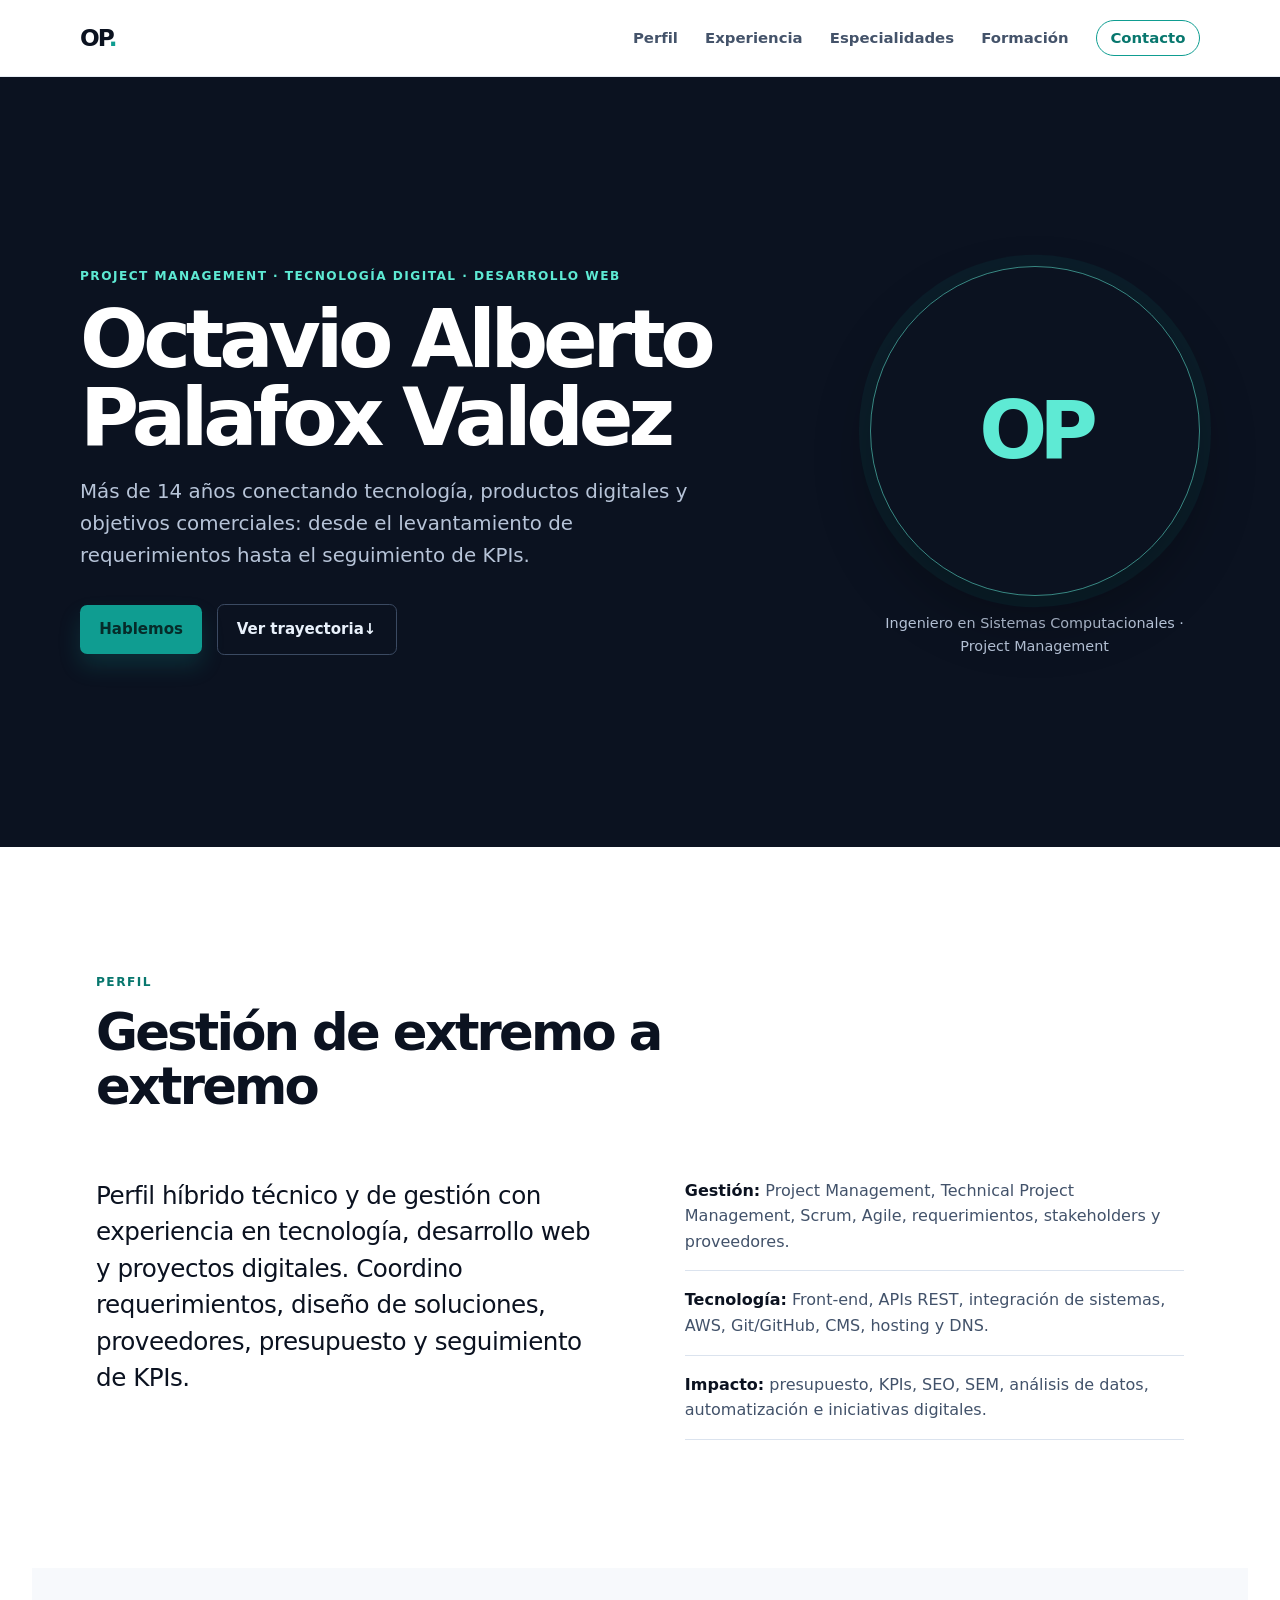
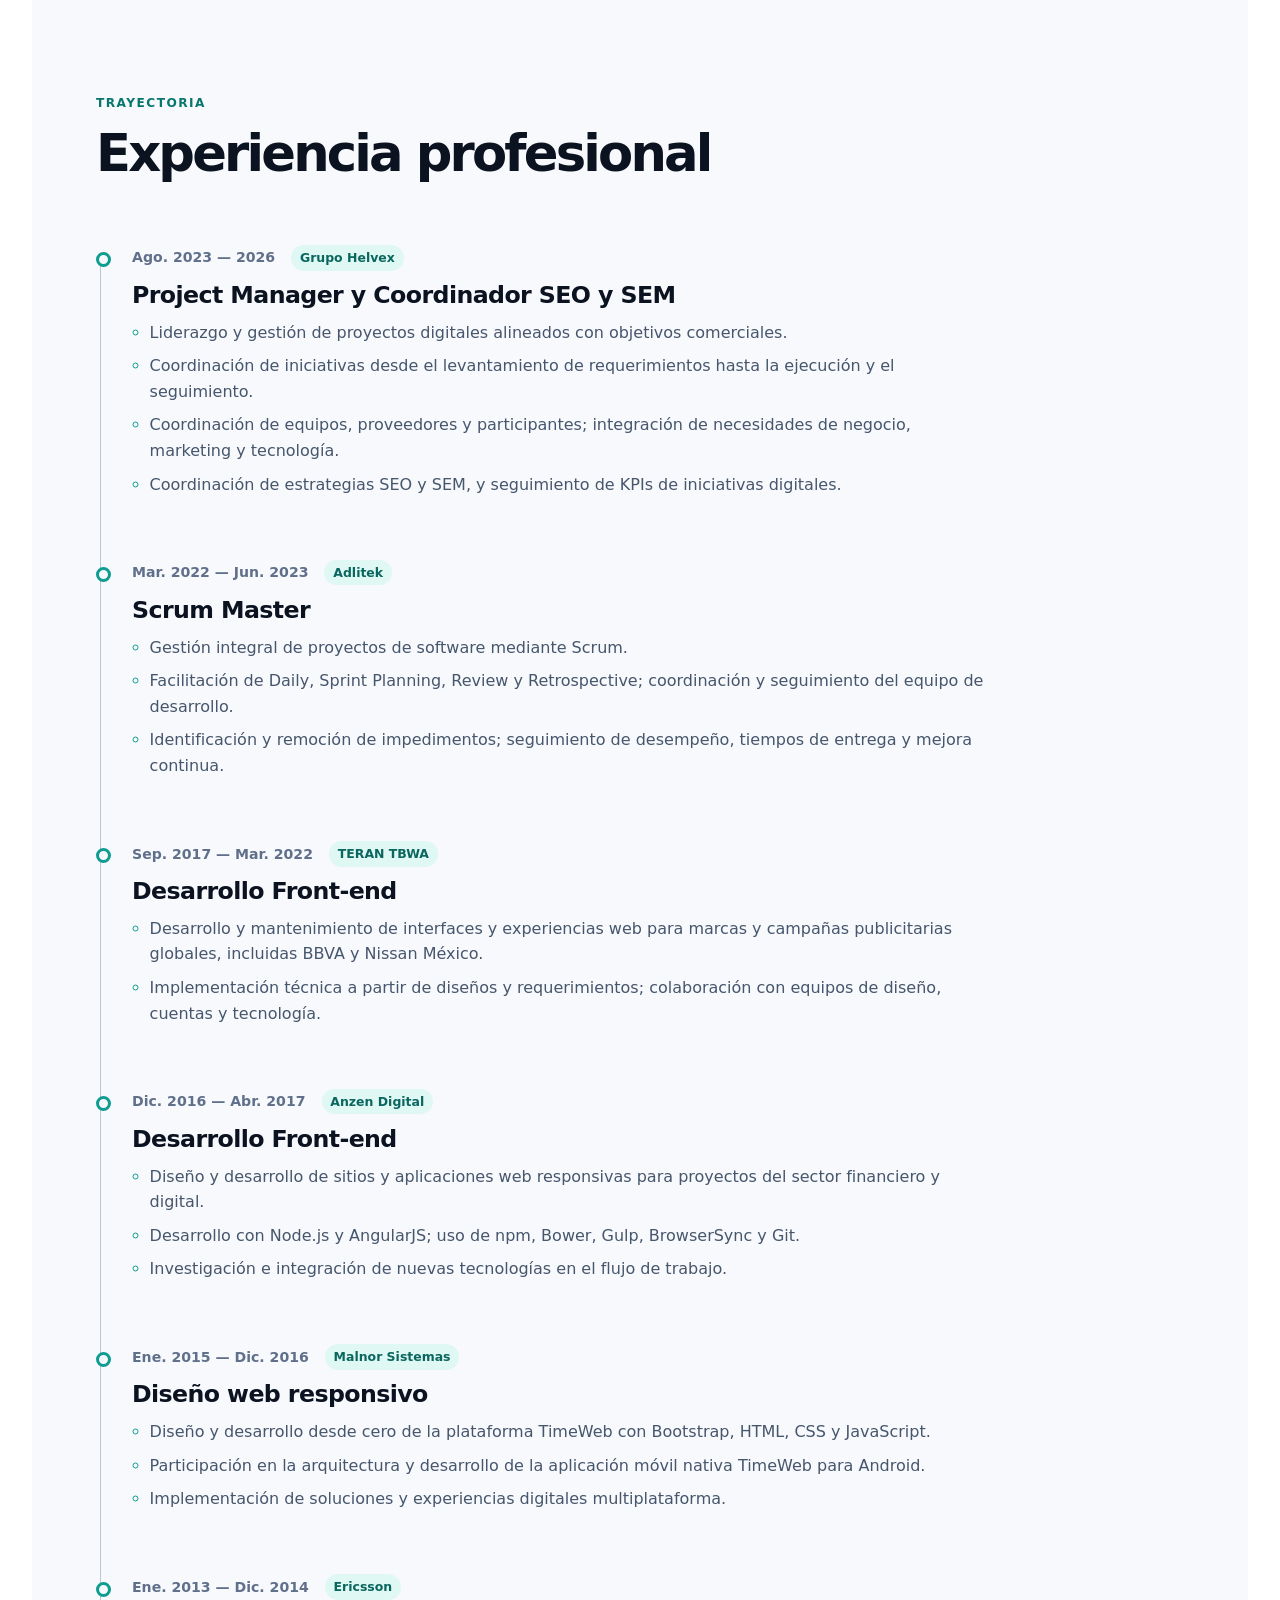
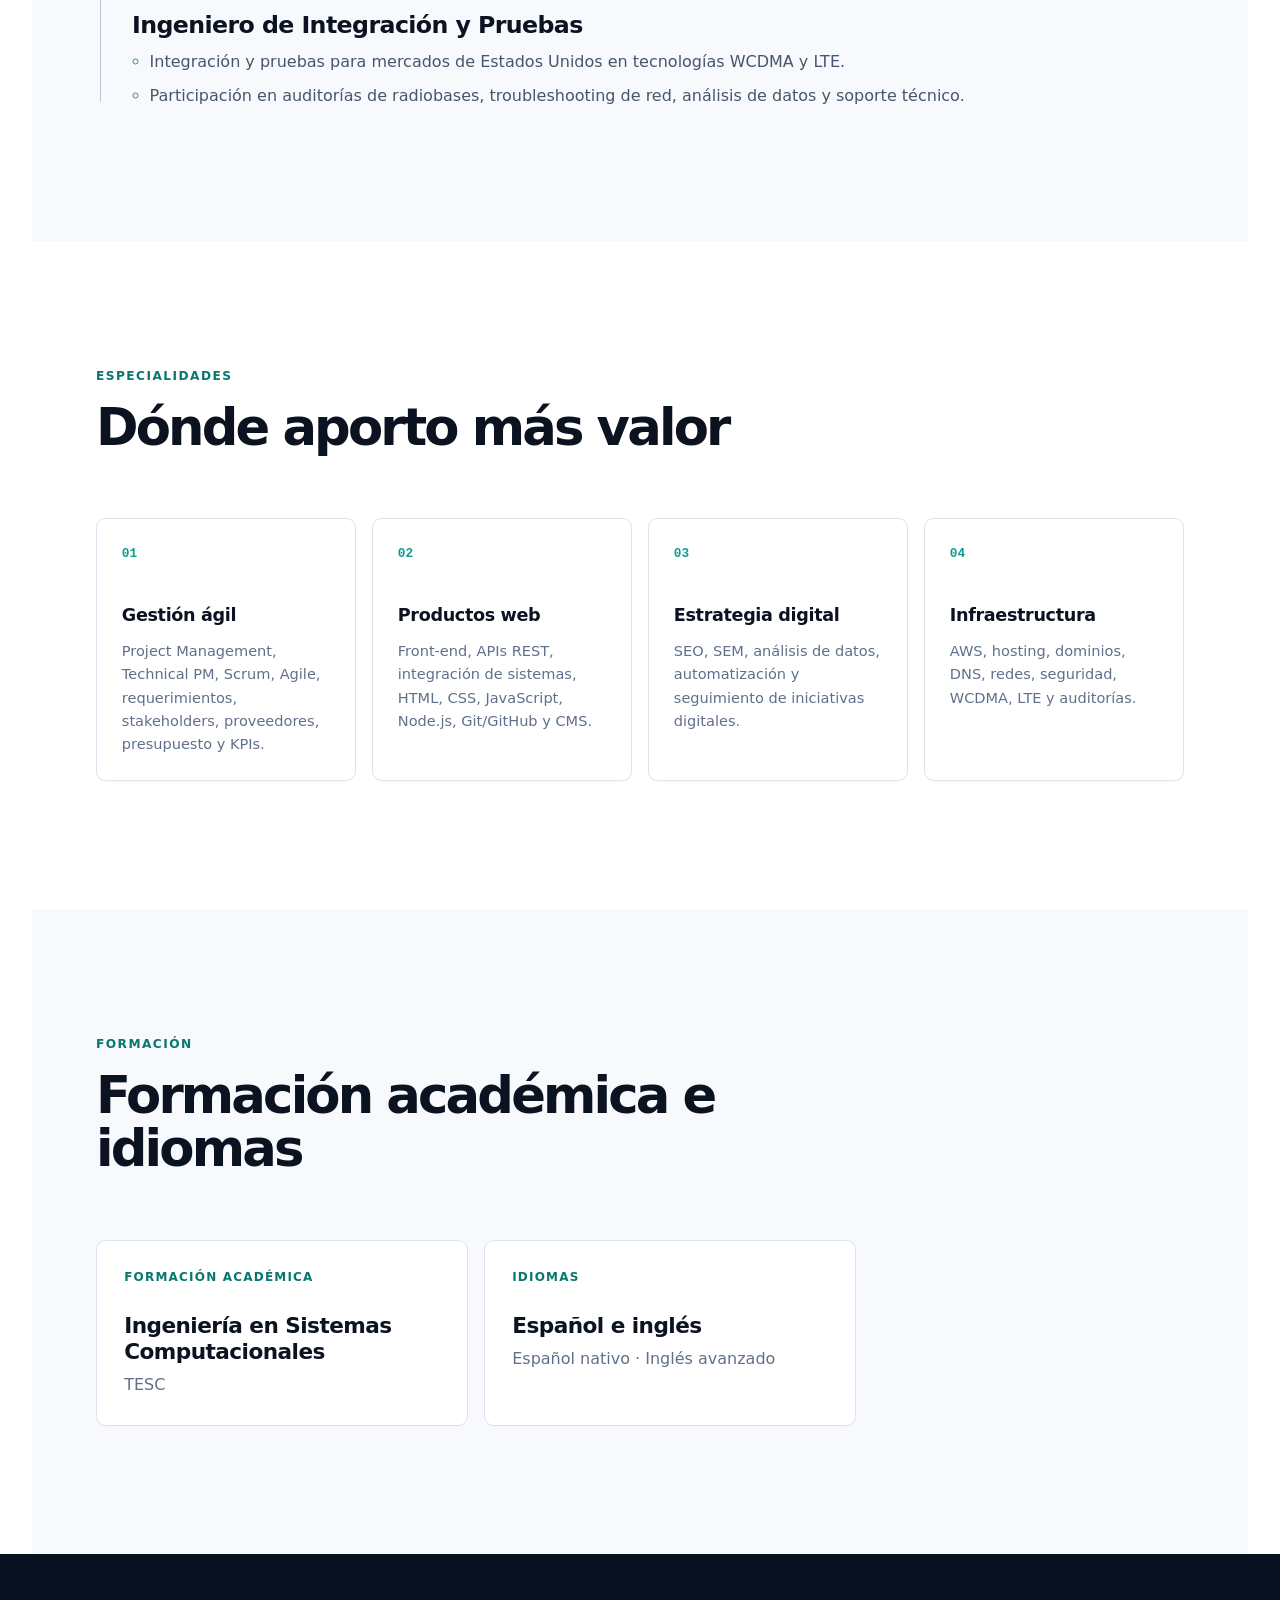
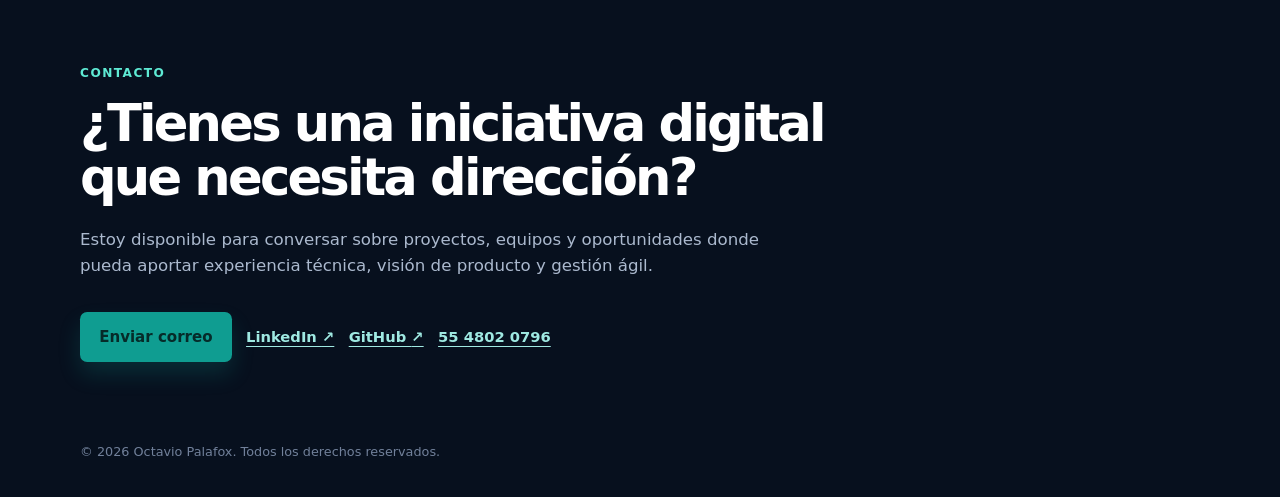
==== commit 10354eb7: "Actualiza portafolio con experiencia y formación" ====
--- a/index.html
+++ b/index.html
@@ -5,16 +5,16 @@
     <meta name="viewport" content="width=device-width, initial-scale=1" />
     <meta
       name="description"
-      content="Portafolio profesional de Octavio Palafox, Project Manager, Scrum Master y especialista en productos digitales, desarrollo web y estrategia SEO/SEM."
+      content="Portafolio profesional de Octavio Palafox, Project Manager y especialista en tecnología digital, desarrollo web, integración de sistemas y estrategia SEO/SEM."
     />
     <meta name="theme-color" content="#0b1220" />
-    <meta property="og:title" content="Octavio Palafox | Project Manager y Estrategia Digital" />
+    <meta property="og:title" content="Octavio Palafox | Project Management y Tecnología Digital" />
     <meta
       property="og:description"
-      content="Experiencia en gestión ágil de proyectos, productos web y estrategia digital."
+      content="Más de 14 años de experiencia en tecnología, desarrollo web y gestión de proyectos digitales."
     />
     <meta property="og:type" content="website" />
-    <title>Octavio Palafox | Project Manager y Estrategia Digital</title>
+    <title>Octavio Palafox | Project Management y Tecnología Digital</title>
     <link rel="stylesheet" href="styles.css" />
     <script src="script.js" defer></script>
   </head>
@@ -40,6 +40,7 @@
           <li><a href="#perfil">Perfil</a></li>
           <li><a href="#experiencia">Experiencia</a></li>
           <li><a href="#especialidades">Especialidades</a></li>
+          <li><a href="#formacion">Formación</a></li>
           <li><a class="nav-contact" href="#contacto">Contacto</a></li>
         </ul>
       </nav>
@@ -49,10 +50,10 @@
       <section class="hero" id="inicio" aria-labelledby="titulo-principal">
         <div class="hero-grid container">
           <div class="hero-copy">
-            <p class="eyebrow reveal">Project Manager · Scrum Master · Estrategia digital</p>
+            <p class="eyebrow reveal">Project Management · Tecnología digital · Desarrollo web</p>
             <h1 id="titulo-principal" class="reveal">Octavio Alberto<br />Palafox Valdez</h1>
             <p class="hero-summary reveal">
-              Conecto equipos ágiles, productos web y estrategia de adquisición para convertir iniciativas digitales en entregas claras y sostenibles.
+              Más de 14 años conectando tecnología, productos digitales y objetivos comerciales: desde el levantamiento de requerimientos hasta el seguimiento de KPIs.
             </p>
             <div class="hero-actions reveal">
               <a class="button button-primary" href="mailto:taytb3gm08@gmail.com">Hablemos</a>
@@ -72,7 +73,7 @@
               />
               <span class="portrait-fallback" hidden aria-hidden="true">OP</span>
             </div>
-            <p>Ingeniero en Sistemas Computacionales</p>
+            <p>Ingeniero en Sistemas Computacionales · Project Management</p>
           </div>
         </div>
       </section>
@@ -80,16 +81,16 @@
       <section class="section" id="perfil" aria-labelledby="titulo-perfil">
         <div class="section-heading reveal">
           <p class="eyebrow">Perfil</p>
-          <h2 id="titulo-perfil">Una mirada completa del producto digital</h2>
+          <h2 id="titulo-perfil">Gestión de extremo a extremo</h2>
         </div>
         <div class="profile-layout">
           <p class="profile-lede reveal">
-            Mi experiencia abarca infraestructura, desarrollo web, gestión de proyectos y marketing digital. Esa combinación me permite alinear la ejecución técnica con las prioridades de negocio.
+            Perfil híbrido técnico y de gestión con experiencia en tecnología, desarrollo web y proyectos digitales. Coordino requerimientos, diseño de soluciones, proveedores, presupuesto y seguimiento de KPIs.
           </p>
           <ul class="profile-points reveal">
-            <li><strong>Gestión:</strong> coordinación de equipos y facilitación de procesos Scrum.</li>
-            <li><strong>Producto:</strong> experiencia en desarrollo Front-end y soluciones web responsivas.</li>
-            <li><strong>Crecimiento:</strong> planeación y ejecución de iniciativas SEO y SEM.</li>
+            <li><strong>Gestión:</strong> Project Management, Technical Project Management, Scrum, Agile, requerimientos, stakeholders y proveedores.</li>
+            <li><strong>Tecnología:</strong> Front-end, APIs REST, integración de sistemas, AWS, Git/GitHub, CMS, hosting y DNS.</li>
+            <li><strong>Impacto:</strong> presupuesto, KPIs, SEO, SEM, análisis de datos, automatización e iniciativas digitales.</li>
           </ul>
         </div>
       </section>
@@ -104,27 +105,29 @@
           <li class="experience-item reveal">
             <article>
               <div class="experience-meta">
-                <time datetime="2023-08">Ago. 2023 — Actualidad</time>
+                <time datetime="2023-08">Ago. 2023 — 2026</time>
                 <span>Grupo Helvex</span>
               </div>
               <h3>Project Manager y Coordinador SEO y SEM</h3>
               <ul>
-                <li>Gestiono proyectos digitales y coordino estrategias SEO y SEM para reforzar la visibilidad de productos digitales.</li>
-                <li>Lideré la modernización de sitios web mediante capacidades de IA y Machine Learning alojadas en AWS.</li>
-                <li>Diseñé flujos de trabajo con servicios administrados de datos e IA para apoyar el procesamiento y la automatización en la nube.</li>
-              </ul>
-            </article>
-          </li>
-          <li class="experience-item reveal">
-            <article>
-              <div class="experience-meta">
-                <time datetime="2022-03">Mar. 2022 — Jun. 2024</time>
+                <li>Liderazgo y gestión de proyectos digitales alineados con objetivos comerciales.</li>
+                <li>Coordinación de iniciativas desde el levantamiento de requerimientos hasta la ejecución y el seguimiento.</li>
+                <li>Coordinación de equipos, proveedores y participantes; integración de necesidades de negocio, marketing y tecnología.</li>
+                <li>Coordinación de estrategias SEO y SEM, y seguimiento de KPIs de iniciativas digitales.</li>
+              </ul>
+            </article>
+          </li>
+          <li class="experience-item reveal">
+            <article>
+              <div class="experience-meta">
+                <time datetime="2022-03">Mar. 2022 — Jun. 2023</time>
                 <span>Adlitek</span>
               </div>
               <h3>Scrum Master</h3>
               <ul>
-                <li>Gestioné y facilité proyectos con metodología Scrum.</li>
-                <li>Impulsé la comunicación entre equipos multidisciplinarios y el seguimiento de las entregas.</li>
+                <li>Gestión integral de proyectos de software mediante Scrum.</li>
+                <li>Facilitación de Daily, Sprint Planning, Review y Retrospective; coordinación y seguimiento del equipo de desarrollo.</li>
+                <li>Identificación y remoción de impedimentos; seguimiento de desempeño, tiempos de entrega y mejora continua.</li>
               </ul>
             </article>
           </li>
@@ -136,8 +139,8 @@
               </div>
               <h3>Desarrollo Front-end</h3>
               <ul>
-                <li>Desarrollé y maqueté experiencias web responsivas para plataformas interactivas.</li>
-                <li>Trabajé con HTML, CSS, JavaScript y herramientas del ecosistema Front-end.</li>
+                <li>Desarrollo y mantenimiento de interfaces y experiencias web para marcas y campañas publicitarias globales, incluidas BBVA y Nissan México.</li>
+                <li>Implementación técnica a partir de diseños y requerimientos; colaboración con equipos de diseño, cuentas y tecnología.</li>
               </ul>
             </article>
           </li>
@@ -149,7 +152,9 @@
               </div>
               <h3>Desarrollo Front-end</h3>
               <ul>
-                <li>Investigación de tecnologías y desarrollo responsivo con control de versiones en Git.</li>
+                <li>Diseño y desarrollo de sitios y aplicaciones web responsivas para proyectos del sector financiero y digital.</li>
+                <li>Desarrollo con Node.js y AngularJS; uso de npm, Bower, Gulp, BrowserSync y Git.</li>
+                <li>Investigación e integración de nuevas tecnologías en el flujo de trabajo.</li>
               </ul>
             </article>
           </li>
@@ -161,7 +166,9 @@
               </div>
               <h3>Diseño web responsivo</h3>
               <ul>
-                <li>Participé en la creación de timeweb.mx y en el desarrollo de la app móvil TimeWeb.</li>
+                <li>Diseño y desarrollo desde cero de la plataforma TimeWeb con Bootstrap, HTML, CSS y JavaScript.</li>
+                <li>Participación en la arquitectura y desarrollo de la aplicación móvil nativa TimeWeb para Android.</li>
+                <li>Implementación de soluciones y experiencias digitales multiplataforma.</li>
               </ul>
             </article>
           </li>
@@ -174,7 +181,7 @@
               <h3>Ingeniero de Integración y Pruebas</h3>
               <ul>
                 <li>Integración y pruebas para mercados de Estados Unidos en tecnologías WCDMA y LTE.</li>
-                <li>Participé en auditorías, troubleshooting y actividades de red.</li>
+                <li>Participación en auditorías de radiobases, troubleshooting de red, análisis de datos y soporte técnico.</li>
               </ul>
             </article>
           </li>
@@ -190,22 +197,41 @@
           <article class="specialty-card reveal">
             <span class="card-number" aria-hidden="true">01</span>
             <h3>Gestión ágil</h3>
-            <p>Scrum, coordinación de proyectos, facilitación y optimización de procesos de entrega.</p>
+            <p>Project Management, Technical PM, Scrum, Agile, requerimientos, stakeholders, proveedores, presupuesto y KPIs.</p>
           </article>
           <article class="specialty-card reveal">
             <span class="card-number" aria-hidden="true">02</span>
             <h3>Productos web</h3>
-            <p>HTML, CSS, JavaScript, Bootstrap, AngularJS, Node.js, Git y desarrollo responsivo.</p>
+            <p>Front-end, APIs REST, integración de sistemas, HTML, CSS, JavaScript, Node.js, Git/GitHub y CMS.</p>
           </article>
           <article class="specialty-card reveal">
             <span class="card-number" aria-hidden="true">03</span>
             <h3>Estrategia digital</h3>
-            <p>SEO, SEM, Google Analytics, Google Cloud y Semrush para visibilidad y adquisición.</p>
+            <p>SEO, SEM, análisis de datos, automatización y seguimiento de iniciativas digitales.</p>
           </article>
           <article class="specialty-card reveal">
             <span class="card-number" aria-hidden="true">04</span>
             <h3>Infraestructura</h3>
-            <p>Integración de sistemas, WCDMA, LTE, monitoreo de redes y auditorías.</p>
+            <p>AWS, hosting, dominios, DNS, redes, seguridad, WCDMA, LTE y auditorías.</p>
+          </article>
+        </div>
+      </section>
+
+      <section class="section section-soft" id="formacion" aria-labelledby="titulo-formacion">
+        <div class="section-heading reveal">
+          <p class="eyebrow">Formación</p>
+          <h2 id="titulo-formacion">Formación académica e idiomas</h2>
+        </div>
+        <div class="credential-grid">
+          <article class="credential-card reveal">
+            <p class="credential-label">Formación académica</p>
+            <h3>Ingeniería en Sistemas Computacionales</h3>
+            <p>TESC</p>
+          </article>
+          <article class="credential-card reveal">
+            <p class="credential-label">Idiomas</p>
+            <h3>Español e inglés</h3>
+            <p>Español nativo · Inglés avanzado</p>
           </article>
         </div>
       </section>
@@ -219,6 +245,7 @@
         <div class="footer-actions">
           <a class="button button-primary" href="mailto:taytb3gm08@gmail.com">Enviar correo</a>
           <a class="text-link" href="https://www.linkedin.com/in/octavio-alberto-palafox-a70275418/" target="_blank" rel="noreferrer">LinkedIn <span aria-hidden="true">↗</span></a>
+          <a class="text-link" href="https://github.com/TB3-GM08" target="_blank" rel="noreferrer">GitHub <span aria-hidden="true">↗</span></a>
           <a class="text-link" href="tel:+525548020796">55 4802 0796</a>
         </div>
         <p class="copyright">© <span data-year></span> Octavio Palafox. Todos los derechos reservados.</p>
--- a/styles.css
+++ b/styles.css
@@ -135,6 +135,12 @@
 .specialty-card h3 { margin-bottom: 0.6rem; font-size: 1.1rem; letter-spacing: -0.02em; }
 .specialty-card p { margin-bottom: 0; color: var(--muted); font-size: 0.91rem; }
 
+.credential-grid { display: grid; grid-template-columns: repeat(2, minmax(0, 1fr)); gap: 1rem; max-width: 760px; }
+.credential-card { padding: 1.7rem; border: 1px solid var(--line); border-radius: 0.6rem; background: var(--white); }
+.credential-label { margin-bottom: 1.6rem; color: var(--accent-dark); font-size: 0.75rem; font-weight: 800; letter-spacing: 0.1em; text-transform: uppercase; }
+.credential-card h3 { margin-bottom: 0.45rem; font-size: clamp(1.1rem, 2vw, 1.35rem); letter-spacing: -0.025em; line-height: 1.2; }
+.credential-card p:last-child { margin-bottom: 0; color: var(--muted); }
+
 .footer { background: #07101e; color: var(--white); }
 .footer-inner { padding-block: clamp(4.7rem, 9vw, 7rem) 2.2rem; }
 .footer .eyebrow { color: #5eead4; }
@@ -153,6 +159,7 @@
   .portrait-wrap { grid-row: 1; }
   .portrait-ring { width: min(70vw, 270px); }
   .specialty-grid { grid-template-columns: repeat(2, 1fr); }
+  .credential-grid { grid-template-columns: 1fr; }
 }
 
 @media (max-width: 670px) {
